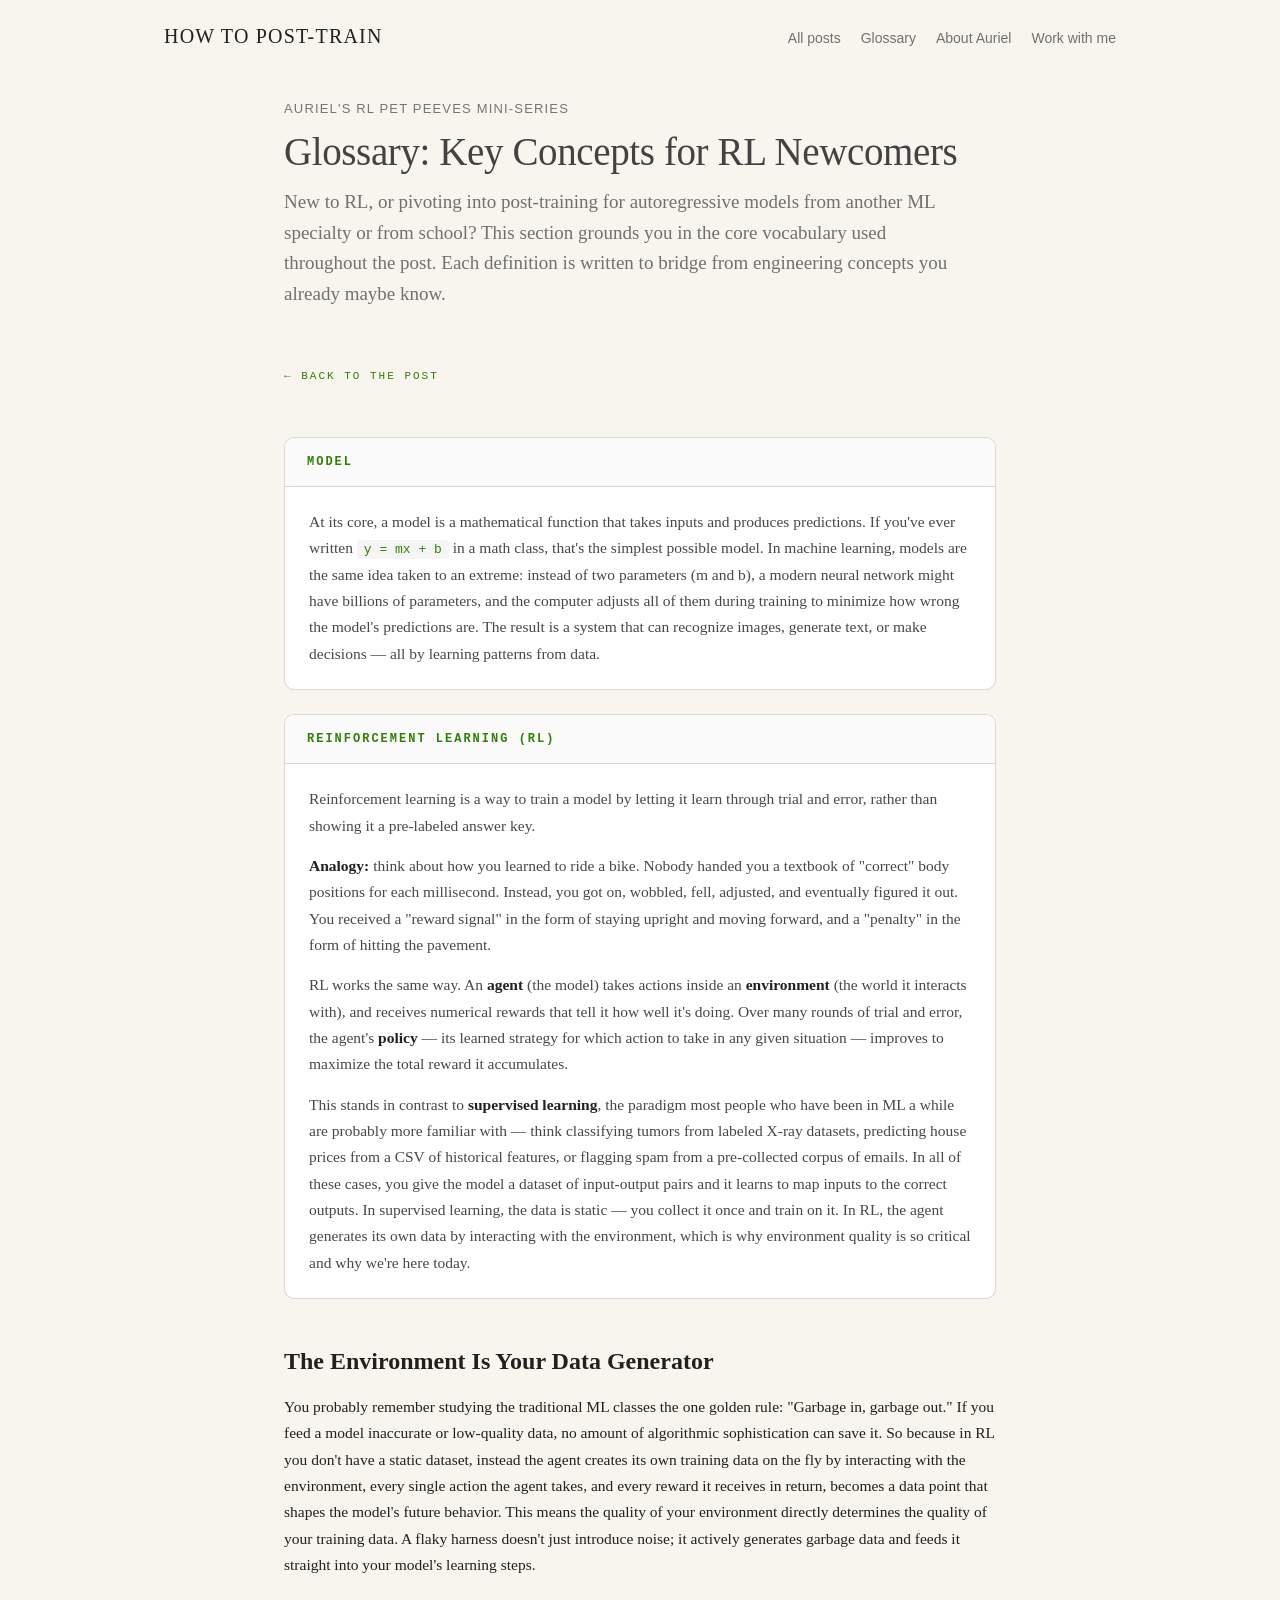
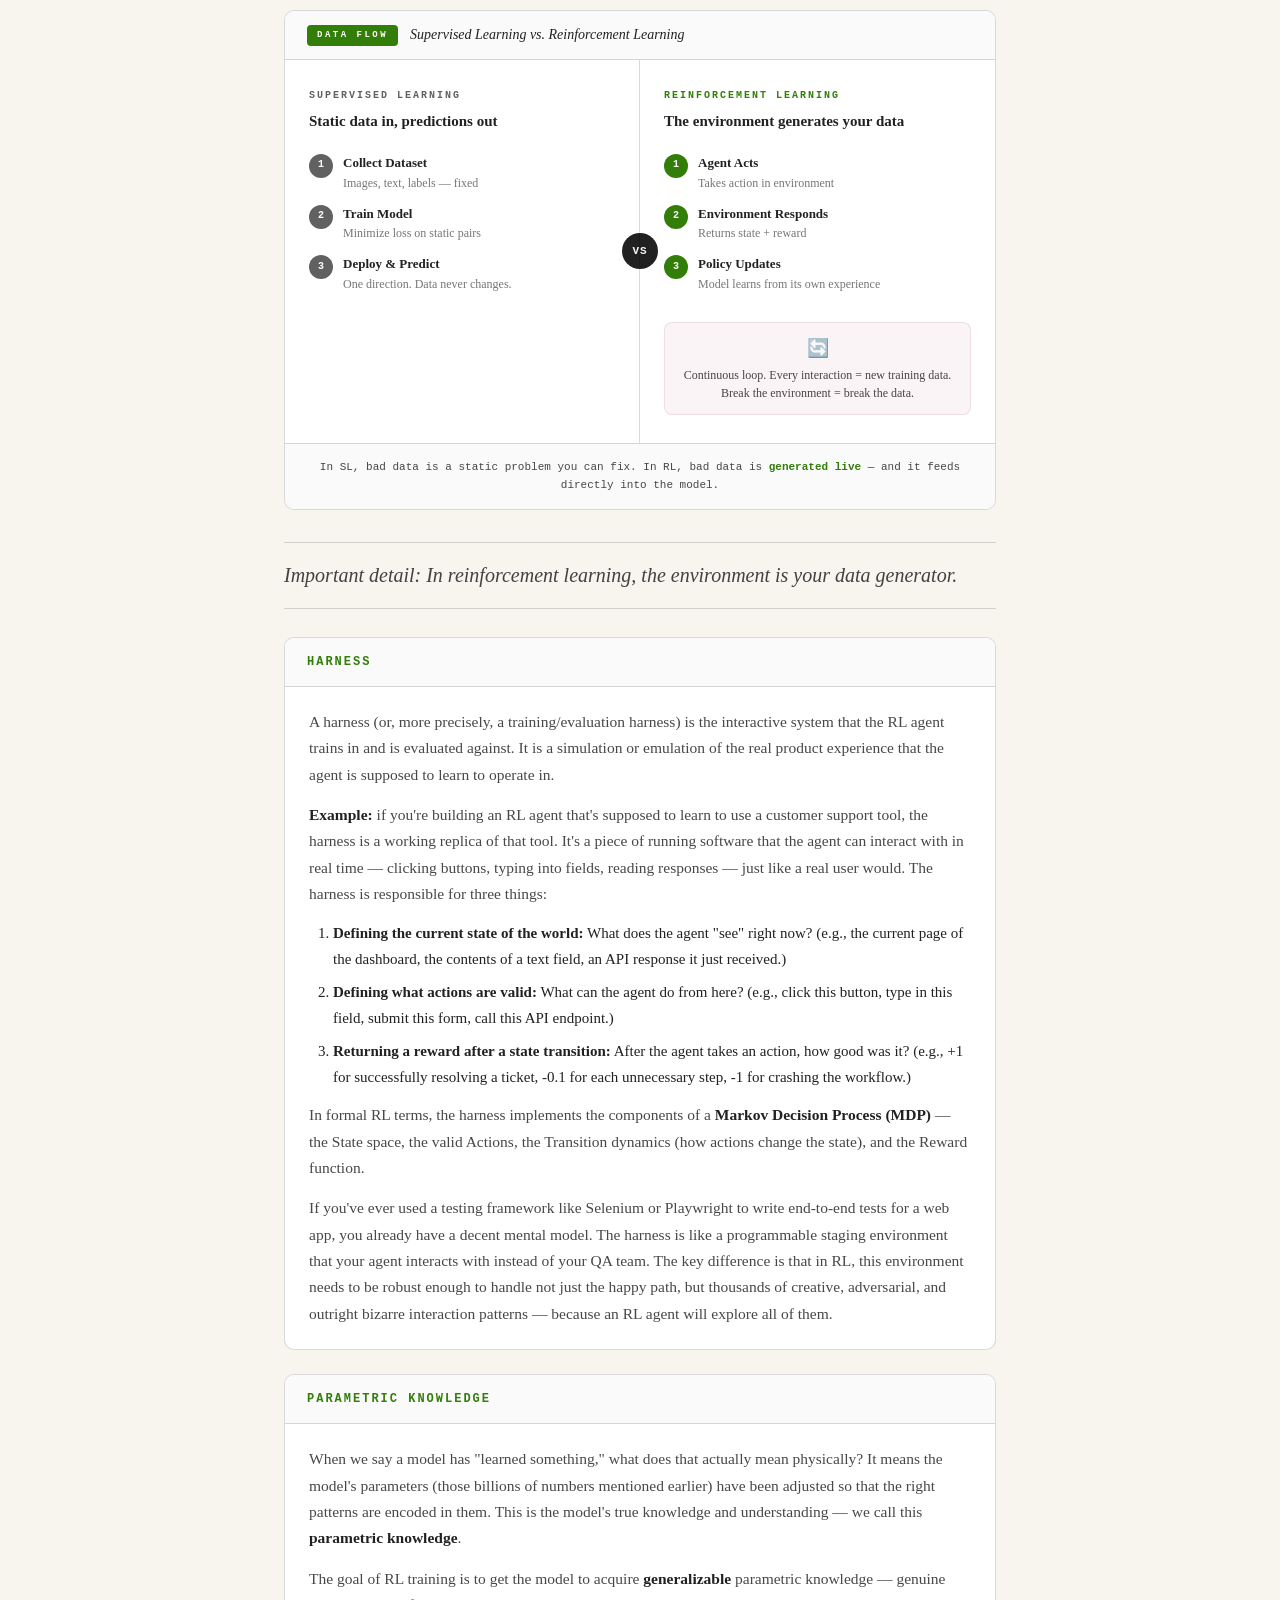
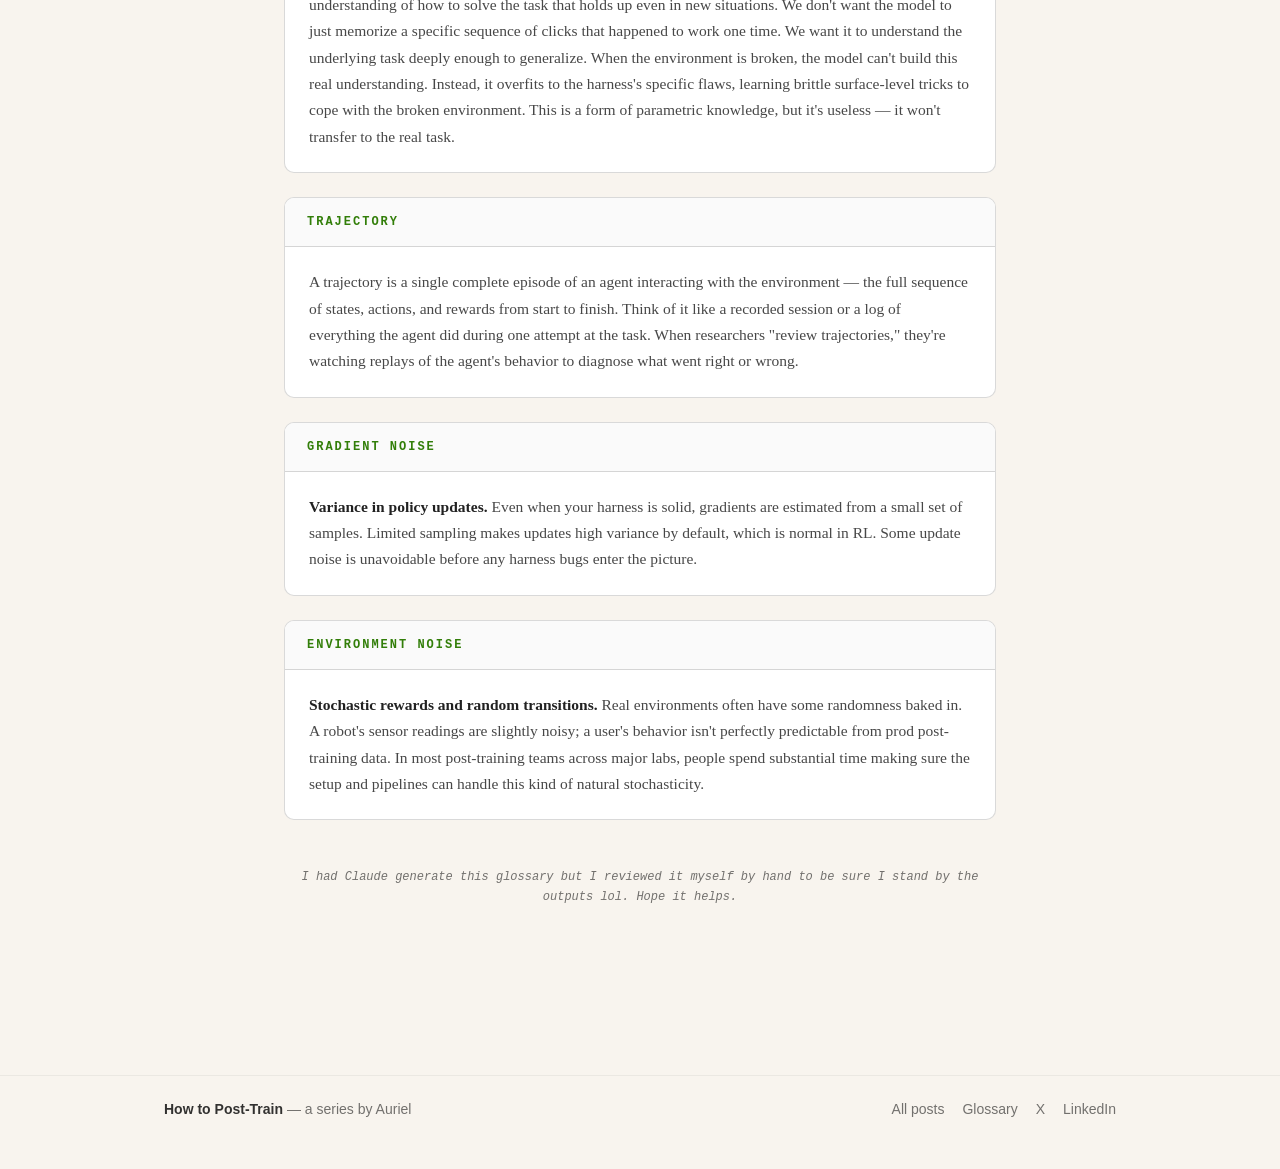
==== glossary/index.html @ f7d8b4b3 "Add How to Post-Train site Standalone static site for the RL post-training series, split out of auri" ====
<!DOCTYPE html>
<html lang="en">
<head>
<meta charset="UTF-8">
<meta name="viewport" content="width=device-width, initial-scale=1.0">
<title>RL Glossary — Auriel's RL Pet Peeves</title>
<style>
:root{
  --rose:#A8485A;--coral:#C8786A;--apricot:#E0A880;
  --gold:#D4B870;--sage:#8A9A7A;--navy:#4A5878;
  --cream:#FDF9F4;--paper:#F7EFE5;--ink:#1A1408;--ink2:#3A2D26;--muted:#7A6A60;
  --accent:#9B2E5A;--accent2:#C85080;--border:#E0D4C8;
  --mono:"DM Mono",monospace;
}
*{margin:0;padding:0;box-sizing:border-box}
html{scroll-behavior:smooth}
body{font-family:"Plus Jakarta Sans",sans-serif;background:var(--cream);color:var(--ink2);line-height:1.72;font-size:16.5px}

.stripe{height:7px;background:linear-gradient(90deg,var(--rose),var(--coral),var(--apricot),var(--gold),var(--sage),var(--navy));position:sticky;top:0;z-index:100}

.hero{background:var(--ink);padding:56px 0 44px;position:relative;overflow:hidden}
.hero::after{content:'';position:absolute;right:0;top:0;bottom:0;width:5px;background:linear-gradient(180deg,var(--rose),var(--coral),var(--apricot),var(--gold),var(--sage),var(--navy))}
.container{max-width:760px;margin:0 auto;padding:0 28px;position:relative;z-index:1}
.hero-series{font-family:var(--mono);font-size:11px;color:var(--coral);text-transform:uppercase;letter-spacing:3px;margin-bottom:12px}
.hero h1{font-family:"Fraunces",serif;font-style:italic;font-weight:300;font-size:clamp(1.8rem,4vw,2.4rem);color:var(--cream);line-height:1.15;margin-bottom:12px}
.hero-sub{font-size:14px;color:#6a5a48;max-width:560px;line-height:1.65;font-style:italic}

.back-link{display:inline-flex;align-items:center;gap:6px;font-family:var(--mono);font-size:11px;color:var(--accent);text-decoration:none;text-transform:uppercase;letter-spacing:2px;padding:28px 0 0;transition:color .2s}
.back-link:hover{color:var(--accent2)}

article{padding-bottom:80px}

.def-section{margin-top:48px}
.def-card{background:#fff;border:1.5px solid var(--border);border-radius:10px;overflow:hidden;margin-bottom:24px}
.def-card-header{padding:14px 22px;background:var(--paper);border-bottom:1px solid var(--border);display:flex;align-items:center;gap:10px}
.def-card-term{font-family:var(--mono);font-size:12px;font-weight:600;color:var(--accent);text-transform:uppercase;letter-spacing:2px}
.def-card-body{padding:22px 24px}
.def-card-body p{margin-bottom:14px;font-size:15.5px;line-height:1.7;color:var(--ink2)}
.def-card-body p:last-child{margin-bottom:0}
.def-card-body strong{color:var(--ink);font-weight:700}
.def-card-body code{font-family:var(--mono);font-size:13px;background:rgba(0,0,0,.04);padding:2px 7px;border-radius:4px;color:var(--accent)}
.def-card-body ol,.def-card-body ul{margin:12px 0;padding-left:24px;font-size:15px;line-height:1.7}
.def-card-body li{margin-bottom:8px}

.note{font-family:var(--mono);font-size:12px;color:var(--muted);margin-top:48px;line-height:1.6;text-align:center;font-style:italic}

/* SL vs RL Visual */
.visual-card{background:#fff;border:1.5px solid var(--border);border-radius:10px;overflow:hidden;margin:32px 0}
.visual-card-header{display:flex;align-items:center;gap:12px;padding:12px 22px;background:var(--paper);border-bottom:1px solid var(--border)}
.visual-card-label{font-family:var(--mono);font-size:9px;text-transform:uppercase;letter-spacing:2.5px;color:#fff;background:var(--accent);padding:3px 10px;border-radius:4px;font-weight:600}
.visual-card-style{font-family:"Fraunces",serif;font-style:italic;font-size:14px;color:var(--ink);font-weight:300}
.visual-card-footer{padding:14px 22px;font-family:var(--mono);font-size:11px;text-align:center;border-top:1px solid var(--border);background:var(--paper);color:var(--ink2)}
.visual-card-footer strong{color:var(--accent)}

.vb-container{display:grid;grid-template-columns:1fr 1fr;position:relative;min-height:320px}
@media(max-width:600px){.vb-container{grid-template-columns:1fr;gap:0}}
.vb-vs{position:absolute;left:50%;top:50%;transform:translate(-50%,-50%);background:var(--ink);color:var(--cream);font-family:var(--mono);font-size:11px;font-weight:700;width:36px;height:36px;border-radius:50%;display:flex;align-items:center;justify-content:center;z-index:5;letter-spacing:1px}
@media(max-width:600px){.vb-vs{left:50%;top:auto;position:relative;margin:-18px auto}}
.vb-panel{padding:28px 24px}
.vb-sl{border-right:1px solid var(--border)}
@media(max-width:600px){.vb-sl{border-right:none;border-bottom:1px solid var(--border)}}
.vb-tag{font-family:var(--mono);font-size:10px;text-transform:uppercase;letter-spacing:2px;font-weight:600;margin-bottom:4px}
.vb-title{font-family:"Fraunces",serif;font-style:italic;font-size:15px;color:var(--ink);font-weight:300;margin-bottom:20px}
.vb-pipe{display:flex;flex-direction:column;gap:12px}
.vb-step{display:flex;align-items:flex-start;gap:10px}
.vb-num{width:24px;height:24px;border-radius:50%;display:flex;align-items:center;justify-content:center;font-family:var(--mono);font-size:10px;font-weight:700;color:#fff;flex-shrink:0}
.vb-step-text{font-size:13px;line-height:1.45}
.vb-step-label{font-weight:700;display:block;margin-bottom:1px}
.vb-step-sub{color:var(--muted);font-size:12px}
.vb-loop{margin-top:16px;padding:12px 16px;border-radius:8px;font-size:12px;line-height:1.5;text-align:center}
.vb-loop-icon{font-size:18px;display:block;margin-bottom:4px}

/* Key detail box */
.key-detail{background:linear-gradient(135deg,rgba(200,80,128,.06),rgba(200,80,128,.02));border:1.5px solid rgba(200,80,128,.2);border-radius:10px;padding:22px 28px;margin:28px 0;text-align:center}
.key-detail-text{font-family:"Fraunces",serif;font-style:italic;font-size:1.15rem;color:var(--accent);font-weight:400;line-height:1.4}

/* Section heading */
.section-heading{font-family:"Fraunces",serif;font-style:italic;font-weight:300;font-size:1.5rem;color:var(--ink);margin:48px 0 18px;line-height:1.2}
</style>
<link rel="canonical" href="https://howtoposttrain.com/glossary/">
<meta property="og:type" content="article">
<meta property="og:site_name" content="How to Post-Train">
<meta property="og:title" content="RL Glossary">
<meta property="og:description" content="Plain-language definitions for the RL post-training terms used across the How to Post-Train series.">
<meta property="og:url" content="https://howtoposttrain.com/glossary/">
<meta name="twitter:card" content="summary_large_image">
<meta name="twitter:title" content="RL Glossary">
<meta name="twitter:description" content="Plain-language definitions for the RL post-training terms used across the How to Post-Train series.">
<link rel="stylesheet" href="/styles.css">
</head>
<body>
<nav class="htpt-nav">
  <a class="htpt-brand" href="/">How&nbsp;to&nbsp;Post-Train</a>
  <div class="htpt-links">
    <a href="/">All posts</a>
    <a href="/glossary/">Glossary</a>
    <a href="https://aurielws.github.io/about.html">About Auriel</a>
    <a href="https://aurielws.github.io/contact.html">Work with me</a>
  </div>
</nav>

<div class="stripe"></div>

<div class="hero">
<div class="container">
<div class="hero-series">Auriel's RL Pet Peeves Mini-Series</div>
<h1>Glossary: Key Concepts for RL Newcomers</h1>
<div class="hero-sub">New to RL, or pivoting into post-training for autoregressive models from another ML specialty or from school? This section grounds you in the core vocabulary used throughout the post. Each definition is written to bridge from engineering concepts you already maybe know.</div>
</div>
</div>

<article>
<div class="container">

<a href="https://www.latent.space/p/bad-envs" class="back-link">&larr; Back to the post</a>

<div class="def-section">

<!-- MODEL -->
<div class="def-card" id="model">
<div class="def-card-header">
<div class="def-card-term">Model</div>
</div>
<div class="def-card-body">
<p>At its core, a model is a mathematical function that takes inputs and produces predictions. If you've ever written <code>y = mx + b</code> in a math class, that's the simplest possible model. In machine learning, models are the same idea taken to an extreme: instead of two parameters (m and b), a modern neural network might have billions of parameters, and the computer adjusts all of them during training to minimize how wrong the model's predictions are. The result is a system that can recognize images, generate text, or make decisions &mdash; all by learning patterns from data.</p>
</div>
</div>

<!-- REINFORCEMENT LEARNING -->
<div class="def-card" id="rl">
<div class="def-card-header">
<div class="def-card-term">Reinforcement Learning (RL)</div>
</div>
<div class="def-card-body">
<p>Reinforcement learning is a way to train a model by letting it learn through trial and error, rather than showing it a pre-labeled answer key.</p>
<p><strong>Analogy:</strong> think about how you learned to ride a bike. Nobody handed you a textbook of "correct" body positions for each millisecond. Instead, you got on, wobbled, fell, adjusted, and eventually figured it out. You received a "reward signal" in the form of staying upright and moving forward, and a "penalty" in the form of hitting the pavement.</p>
<p>RL works the same way. An <strong>agent</strong> (the model) takes actions inside an <strong>environment</strong> (the world it interacts with), and receives numerical rewards that tell it how well it's doing. Over many rounds of trial and error, the agent's <strong>policy</strong> &mdash; its learned strategy for which action to take in any given situation &mdash; improves to maximize the total reward it accumulates.</p>
<p>This stands in contrast to <strong>supervised learning</strong>, the paradigm most people who have been in ML a while are probably more familiar with &mdash; think classifying tumors from labeled X-ray datasets, predicting house prices from a CSV of historical features, or flagging spam from a pre-collected corpus of emails. In all of these cases, you give the model a dataset of input-output pairs and it learns to map inputs to the correct outputs. In supervised learning, the data is static &mdash; you collect it once and train on it. In RL, the agent generates its own data by interacting with the environment, which is why environment quality is so critical and why we're here today.</p>
</div>
</div>

<!-- SL VS RL VISUAL + ENV IS YOUR DATA GENERATOR -->
<h2 class="section-heading">The Environment Is Your Data Generator</h2>

<p style="margin-bottom:18px;font-size:15.5px;line-height:1.7">You probably remember studying the traditional ML classes the one golden rule: "Garbage in, garbage out." If you feed a model inaccurate or low-quality data, no amount of algorithmic sophistication can save it. So because in RL you don't have a static dataset, instead the agent creates its own training data on the fly by interacting with the environment, every single action the agent takes, and every reward it receives in return, becomes a data point that shapes the model's future behavior. This means the quality of your environment directly determines the quality of your training data. A flaky harness doesn't just introduce noise; it actively generates garbage data and feeds it straight into your model's learning steps.</p>

<div class="visual-card">
<div class="visual-card-header">
<span class="visual-card-label">Data Flow</span>
<span class="visual-card-style">Supervised Learning vs. Reinforcement Learning</span>
</div>
<div class="vb-container">
<div class="vb-vs">VS</div>
<!-- SL -->
<div class="vb-panel vb-sl">
<div class="vb-tag" style="color:var(--navy)">Supervised Learning</div>
<div class="vb-title">Static data in, predictions out</div>
<div class="vb-pipe">
<div class="vb-step">
<div class="vb-num" style="background:var(--navy)">1</div>
<div class="vb-step-text"><span class="vb-step-label">Collect Dataset</span><span class="vb-step-sub">Images, text, labels &mdash; fixed</span></div>
</div>
<div class="vb-step">
<div class="vb-num" style="background:var(--navy)">2</div>
<div class="vb-step-text"><span class="vb-step-label">Train Model</span><span class="vb-step-sub">Minimize loss on static pairs</span></div>
</div>
<div class="vb-step">
<div class="vb-num" style="background:var(--navy)">3</div>
<div class="vb-step-text"><span class="vb-step-label">Deploy &amp; Predict</span><span class="vb-step-sub">One direction. Data never changes.</span></div>
</div>
</div>
</div>
<!-- RL -->
<div class="vb-panel">
<div class="vb-tag" style="color:var(--accent)">Reinforcement Learning</div>
<div class="vb-title">The environment generates your data</div>
<div class="vb-pipe">
<div class="vb-step">
<div class="vb-num" style="background:var(--accent)">1</div>
<div class="vb-step-text"><span class="vb-step-label">Agent Acts</span><span class="vb-step-sub">Takes action in environment</span></div>
</div>
<div class="vb-step">
<div class="vb-num" style="background:var(--accent)">2</div>
<div class="vb-step-text"><span class="vb-step-label">Environment Responds</span><span class="vb-step-sub">Returns state + reward</span></div>
</div>
<div class="vb-step">
<div class="vb-num" style="background:var(--accent)">3</div>
<div class="vb-step-text"><span class="vb-step-label">Policy Updates</span><span class="vb-step-sub">Model learns from its own experience</span></div>
</div>
<div class="vb-loop" style="background:rgba(155,46,90,.05);border:1px solid rgba(155,46,90,.12);color:var(--ink2)">
<span class="vb-loop-icon">&#x1F504;</span>
Continuous loop. Every interaction = new training data. Break the environment = break the data.
</div>
</div>
</div>
</div>
<div class="visual-card-footer">In SL, bad data is a static problem you can fix. In RL, bad data is <strong>generated live</strong> &mdash; and it feeds directly into the model.</div>
</div>

<div class="key-detail">
<div class="key-detail-text">Important detail: In reinforcement learning, the environment is your data generator.</div>
</div>

<!-- HARNESS -->
<div class="def-card" id="harness">
<div class="def-card-header">
<div class="def-card-term">Harness</div>
</div>
<div class="def-card-body">
<p>A harness (or, more precisely, a training/evaluation harness) is the interactive system that the RL agent trains in and is evaluated against. It is a simulation or emulation of the real product experience that the agent is supposed to learn to operate in.</p>
<p><strong>Example:</strong> if you're building an RL agent that's supposed to learn to use a customer support tool, the harness is a working replica of that tool. It's a piece of running software that the agent can interact with in real time &mdash; clicking buttons, typing into fields, reading responses &mdash; just like a real user would. The harness is responsible for three things:</p>
<ol>
<li><strong>Defining the current state of the world:</strong> What does the agent "see" right now? (e.g., the current page of the dashboard, the contents of a text field, an API response it just received.)</li>
<li><strong>Defining what actions are valid:</strong> What can the agent do from here? (e.g., click this button, type in this field, submit this form, call this API endpoint.)</li>
<li><strong>Returning a reward after a state transition:</strong> After the agent takes an action, how good was it? (e.g., +1 for successfully resolving a ticket, -0.1 for each unnecessary step, -1 for crashing the workflow.)</li>
</ol>
<p>In formal RL terms, the harness implements the components of a <strong>Markov Decision Process (MDP)</strong> &mdash; the State space, the valid Actions, the Transition dynamics (how actions change the state), and the Reward function.</p>
<p>If you've ever used a testing framework like Selenium or Playwright to write end-to-end tests for a web app, you already have a decent mental model. The harness is like a programmable staging environment that your agent interacts with instead of your QA team. The key difference is that in RL, this environment needs to be robust enough to handle not just the happy path, but thousands of creative, adversarial, and outright bizarre interaction patterns &mdash; because an RL agent will explore all of them.</p>
</div>
</div>

<!-- PARAMETRIC KNOWLEDGE -->
<div class="def-card" id="parametric-knowledge">
<div class="def-card-header">
<div class="def-card-term">Parametric Knowledge</div>
</div>
<div class="def-card-body">
<p>When we say a model has "learned something," what does that actually mean physically? It means the model's parameters (those billions of numbers mentioned earlier) have been adjusted so that the right patterns are encoded in them. This is the model's true knowledge and understanding &mdash; we call this <strong>parametric knowledge</strong>.</p>
<p>The goal of RL training is to get the model to acquire <strong>generalizable</strong> parametric knowledge &mdash; genuine understanding of how to solve the task that holds up even in new situations. We don't want the model to just memorize a specific sequence of clicks that happened to work one time. We want it to understand the underlying task deeply enough to generalize. When the environment is broken, the model can't build this real understanding. Instead, it overfits to the harness's specific flaws, learning brittle surface-level tricks to cope with the broken environment. This is a form of parametric knowledge, but it's useless &mdash; it won't transfer to the real task.</p>
</div>
</div>

<!-- TRAJECTORY -->
<div class="def-card" id="trajectory">
<div class="def-card-header">
<div class="def-card-term">Trajectory</div>
</div>
<div class="def-card-body">
<p>A trajectory is a single complete episode of an agent interacting with the environment &mdash; the full sequence of states, actions, and rewards from start to finish. Think of it like a recorded session or a log of everything the agent did during one attempt at the task. When researchers "review trajectories," they're watching replays of the agent's behavior to diagnose what went right or wrong.</p>
</div>
</div>

<!-- GRADIENT NOISE -->
<div class="def-card" id="gradient-noise">
<div class="def-card-header">
<div class="def-card-term">Gradient Noise</div>
</div>
<div class="def-card-body">
<p><strong>Variance in policy updates.</strong> Even when your harness is solid, gradients are estimated from a small set of samples. Limited sampling makes updates high variance by default, which is normal in RL. Some update noise is unavoidable before any harness bugs enter the picture.</p>
</div>
</div>

<!-- ENVIRONMENT NOISE -->
<div class="def-card" id="environment-noise">
<div class="def-card-header">
<div class="def-card-term">Environment Noise</div>
</div>
<div class="def-card-body">
<p><strong>Stochastic rewards and random transitions.</strong> Real environments often have some randomness baked in. A robot's sensor readings are slightly noisy; a user's behavior isn't perfectly predictable from prod post-training data. In most post-training teams across major labs, people spend substantial time making sure the setup and pipelines can handle this kind of natural stochasticity.</p>
</div>
</div>

</div><!-- /.def-section -->

<p class="note">I had Claude generate this glossary but I reviewed it myself by hand to be sure I stand by the outputs lol. Hope it helps.</p>

</div><!-- /.container -->
</article>

<footer class="htpt-foot">
  <div class="htpt-foot-in">
    <div><strong>How to Post-Train</strong> &mdash; a series by <a href="https://aurielws.github.io/">Auriel</a></div>
    <div class="htpt-foot-links">
      <a href="/">All posts</a>
      <a href="/glossary/">Glossary</a>
      <a href="https://x.com/aurielws" target="_blank" rel="noopener">X</a>
      <a href="https://www.linkedin.com/in/aurielws/" target="_blank" rel="noopener">LinkedIn</a>
    </div>
  </div>
</footer>
</body>
</html>
---- styles.css ----
/* ==========================================================================
   How to Post-Train — LessWrong-styled theme
   --------------------------------------------------------------------------
   Design tokens taken from LessWrong's own theme source (ForumMagnum,
   packages/lesswrong/themes/defaultPalette.ts + createThemeDefaults.ts):
   font stacks, the #f8f4ee page ground, rgba-alpha text shades, the #327E09
   link green and #5f9b65 primary.

   This file is linked LAST in <head> on every page, so it also remaps the
   legacy Heirloom custom properties the post pages declare in their own
   inline <style> blocks. Those posts keep their component markup and get
   re-skinned through the variables.
   ========================================================================== */

:root{
  /* -- LessWrong font stacks (verbatim) -- */
  --lw-sans:Calibri,gill-sans-nova,"Gill Sans","Gill Sans MT","Myriad Pro",Myriad,"Liberation Sans","Nimbus Sans L",Tahoma,Geneva,"Helvetica Neue",Helvetica,Arial,sans-serif;
  --lw-serif:warnock-pro,Palatino,"Palatino Linotype","Palatino LT STD","Book Antiqua",Georgia,serif;
  --lw-mono:ui-monospace,Menlo,Monaco,Consolas,"Liberation Mono","Courier New",monospace;

  /* -- LessWrong palette -- */
  --lw-bg:#f8f4ee;             /* background.default */
  --lw-panel:#fff;             /* panelBackground.default */
  --lw-hover:#f0ebe6;          /* background.hover */
  --lw-text:rgba(0,0,0,.87);   /* text.normal */
  --lw-text-slight:rgba(0,0,0,.8);
  --lw-text-dim:rgba(0,0,0,.54);
  --lw-text-dim2:rgba(0,0,0,.5);
  --lw-link:#327E09;           /* link.color */
  --lw-visited:#798754;        /* link.visited */
  --lw-primary:#5f9b65;        /* primary.main */
  --lw-border:rgba(0,0,0,.2);  /* border.normal */
  --lw-border-faint:rgba(0,0,0,.15);
  --lw-sep:rgba(0,0,0,.05);    /* border.itemSeparatorBottom */

  --lw-grey50:#fafafa;  --lw-grey100:#f5f5f5; --lw-grey200:#eeeeee;
  --lw-grey300:#e0e0e0; --lw-grey400:#bdbdbd; --lw-grey500:#9e9e9e;
  --lw-grey600:#757575; --lw-grey700:#616161; --lw-grey800:#424242;
  --lw-grey900:#212121;

  /* -- Legacy Heirloom variables, remapped onto the palette above.
        Keeps the posts' existing component CSS working. -- */
  --cream:var(--lw-bg);
  --paper:var(--lw-grey50);
  --ink:var(--lw-text);
  --ink2:rgba(0,0,0,.72);
  --muted:var(--lw-text-dim);
  --accent:var(--lw-link);
  --accent2:var(--lw-primary);
  --border:var(--lw-border-faint);
  --mono:var(--lw-mono);

  --rose:#5f9b65;   --coral:#788e6a;  --apricot:#9caa8f;
  --gold:#b4b49a;   --sage:#8A9A7A;   --navy:#616161;
  /* --s2 warns, --s4 approves; the comparison columns rely on the contrast. */
  --s1:#5f9b65; --s2:#8a6410; --s3:#2f4d7a; --s4:#327E09;

  --red:#8a2020;    --red-bg:#f7efee;
  --green:#327E09;  --green-bg:#eef3ea;
  --yellow:#7a6410; --yellow-bg:#f7f4e9;
  --blue:#2f4d7a;   --blue-bg:#eef0f5;
}

*{margin:0;padding:0;box-sizing:border-box}
html{scroll-behavior:smooth;-webkit-text-size-adjust:100%}

body{
  background:var(--lw-bg);
  color:var(--lw-text);
  font-family:var(--lw-serif);
  font-size:19px;
  line-height:1.68;
}

a{color:var(--lw-link);text-decoration:none}
a:hover{text-decoration:underline}
a:visited{color:var(--lw-visited)}

img{max-width:100%;height:auto}

/* LessWrong has no chrome bar across the top. */
.stripe{display:none}

/* Widths match what each post was authored against, so the inline diagrams
   (.pf-flow and friends) still fit without clipping. */
.container{max-width:760px;margin:0 auto;padding:0 24px}


/* ==========================================================================
   Site chrome
   ========================================================================== */

.htpt-nav{
  display:flex;align-items:baseline;justify-content:space-between;
  gap:16px;flex-wrap:wrap;
  max-width:1000px;margin:0 auto;padding:20px 24px 18px;
}
.htpt-brand{
  font-family:var(--lw-serif);
  font-size:20px;letter-spacing:.06em;text-transform:uppercase;
  color:var(--lw-text);text-decoration:none;font-weight:400;
}
.htpt-brand:visited{color:var(--lw-text)}
.htpt-brand:hover{text-decoration:none;color:var(--lw-primary)}
.htpt-links{display:flex;gap:20px;flex-wrap:wrap;align-items:baseline}
.htpt-links a{
  font-family:var(--lw-sans);font-size:14px;
  color:var(--lw-text-dim);text-decoration:none;
}
.htpt-links a:visited{color:var(--lw-text-dim)}
.htpt-links a:hover{color:var(--lw-primary);text-decoration:none}

.htpt-foot{border-top:1px solid var(--lw-sep);margin-top:72px}
.htpt-foot-in{
  max-width:1000px;margin:0 auto;padding:22px 24px 48px;
  display:flex;align-items:baseline;justify-content:space-between;
  gap:16px;flex-wrap:wrap;
  font-family:var(--lw-sans);font-size:14px;color:var(--lw-text-dim);
}
.htpt-foot-in strong{color:var(--lw-text-slight);font-weight:600}
.htpt-foot-in a{color:var(--lw-text-dim)}
.htpt-foot-in a:visited{color:var(--lw-text-dim)}
.htpt-foot-in a:hover{color:var(--lw-primary)}
.htpt-foot-links{display:flex;gap:18px;flex-wrap:wrap}


/* ==========================================================================
   Index page — modelled on LessWrong's Concepts (wikitags/all) layout
   ========================================================================== */

.lw-page{max-width:760px;margin:0 auto;padding:20px 24px 0}

.lw-title{
  font-family:var(--lw-serif);
  font-size:39px;font-weight:400;line-height:1.15;
  color:var(--lw-grey800);
  margin-bottom:14px;
}
.lw-intro{
  font-size:19px;line-height:1.62;color:var(--lw-text-slight);
  max-width:36em;margin-bottom:8px;
}
.lw-intro a{text-decoration:underline;text-underline-offset:2px}

.lw-meta{
  font-family:var(--lw-sans);font-size:13px;
  color:var(--lw-text-dim2);margin-top:14px;
}

.lw-section{margin-top:46px}
.lw-section-head{
  font-family:var(--lw-sans);
  font-size:13px;letter-spacing:.09em;text-transform:uppercase;
  color:var(--lw-grey600);
  padding-bottom:7px;margin-bottom:2px;
  border-bottom:1px solid var(--lw-border-faint);
}

/* Dense post list — the wikitags list idiom: one row per item, hairline
   separators, count/status right-aligned. */
.lw-list{list-style:none}
.lw-item{
  display:grid;
  grid-template-columns:2.1rem 1fr auto;
  gap:0 14px;align-items:baseline;
  padding:13px 10px 13px 4px;
  margin:0 -10px 0 -4px;
  border-bottom:2px solid var(--lw-sep);
}
.lw-item:last-child{border-bottom:none}
.lw-item:hover{background:var(--lw-hover)}
.lw-item--soon:hover{background:none}

.lw-num{
  font-family:var(--lw-sans);font-size:13px;
  color:var(--lw-grey500);font-variant-numeric:tabular-nums;
}
.lw-item-title{
  font-family:var(--lw-serif);font-size:20px;line-height:1.3;
  color:var(--lw-link);
}
.lw-item:hover .lw-item-title{text-decoration:underline;text-underline-offset:2px}
.lw-item--soon .lw-item-title{color:var(--lw-grey600)}
.lw-item--soon:hover .lw-item-title{text-decoration:none}
.lw-item-sub{
  font-family:var(--lw-sans);font-size:14px;line-height:1.45;
  color:var(--lw-text-dim);margin-top:3px;
}
.lw-status{
  font-family:var(--lw-sans);font-size:12px;letter-spacing:.06em;
  text-transform:uppercase;color:var(--lw-grey500);white-space:nowrap;
}
.lw-status--live{color:var(--lw-primary)}

/* Whole-row link without breaking the grid */
a.lw-row{display:contents;color:inherit;text-decoration:none}
a.lw-row:visited{color:inherit}

.lw-note{
  font-family:var(--lw-sans);font-size:14px;line-height:1.6;
  color:var(--lw-text-dim);margin-top:18px;
}
.lw-note a{color:var(--lw-link)}

.lw-prose{margin-top:14px}
.lw-prose p{margin-bottom:14px;color:var(--lw-text-slight);max-width:36em}

.lw-deflist{list-style:none;margin-top:10px}
.lw-deflist li{
  padding:11px 0;border-bottom:2px solid var(--lw-sep);
  max-width:40em;
}
.lw-deflist li:last-child{border-bottom:none}
.lw-deflist b{
  font-family:var(--lw-serif);font-weight:600;
  font-size:18px;color:var(--lw-text);
}
.lw-deflist span{
  display:block;font-family:var(--lw-sans);font-size:14px;
  line-height:1.5;color:var(--lw-text-dim);margin-top:2px;
}

/* Buttons — LW keeps these as plain bordered text, not filled pills. */
.btn{
  display:inline-block;
  font-family:var(--lw-sans);font-size:14px;
  padding:8px 16px;border-radius:3px;
  border:1px solid var(--lw-border-faint);
  color:var(--lw-link);background:transparent;
  text-decoration:none;cursor:pointer;
}
.btn:visited{color:var(--lw-link)}
.btn:hover{background:var(--lw-hover);text-decoration:none}
.btn--primary{border-color:var(--lw-primary);color:var(--lw-primary)}
.btn--outline{border-color:var(--lw-border-faint)}


/* ==========================================================================
   Post pages — override layer
   The posts ship their own inline <style>; this file loads after it, so
   matching selectors win without !important.
   ========================================================================== */

/* Dark hero blocks become plain page headers. */
.hero{background:transparent;padding:26px 0 4px;margin-bottom:26px;overflow:visible}
.hero::after{display:none}
.hero .container,.post-content .post-header{position:static}
.hero-series,.post-content .series-tag{
  font-family:var(--lw-sans);font-size:13px;letter-spacing:.09em;
  text-transform:uppercase;color:var(--lw-grey600);margin-bottom:10px;
}
.hero h1,.post-content h1{
  font-family:var(--lw-serif);font-style:normal;font-weight:400;
  font-size:39px;line-height:1.18;
  color:var(--lw-grey800);margin-bottom:12px;letter-spacing:-.01em;
}
.hero h1 strong,.hero h1 em,
.post-content h1 strong,.post-content h1 em{
  font-style:normal;font-weight:600;color:var(--lw-grey900);
}
.hero-sub,.post-content .subtitle{
  font-family:var(--lw-serif);font-style:normal;
  font-size:19px;line-height:1.6;color:var(--lw-text-dim);
  max-width:36em;
}
.hero-sub strong,.post-content .subtitle strong{color:var(--lw-text-slight);font-weight:600}
.post-content .byline{
  font-family:var(--lw-sans);font-size:14px;color:var(--lw-text-dim);
  margin-top:14px;
}

/* Body copy */
.post-content{
  font-family:var(--lw-serif);font-size:19px;line-height:1.68;
  color:var(--lw-text);max-width:800px;margin:0 auto;padding:0 24px 40px;
}
article,.hero + .container,body > .container{color:var(--lw-text)}

h2,.post-content h2{
  font-family:var(--lw-serif);font-style:normal;font-weight:600;
  font-size:26px;line-height:1.25;color:var(--lw-grey800);
  margin:46px 0 14px;
}
h3,.post-content h3{
  font-family:var(--lw-serif);font-style:normal;font-weight:600;
  font-size:21px;line-height:1.3;color:var(--lw-grey800);
  margin:32px 0 10px;
}
h4,.post-content h4{
  font-family:var(--lw-sans);font-weight:600;font-size:17px;
  color:var(--lw-grey800);margin:24px 0 8px;
}

p{margin-bottom:16px}
strong{font-weight:600;color:var(--lw-text)}
ul,ol{margin:0 0 16px 1.4em}
li{margin-bottom:7px}

.post-content a,article a,.hero a{
  color:var(--lw-link);
  text-decoration:underline;
  text-decoration-color:rgba(50,126,9,.35);
  text-underline-offset:2px;
}
.post-content a:visited,article a:visited{color:var(--lw-visited)}
.post-content a:hover,article a:hover{
  color:var(--lw-link);text-decoration-color:var(--lw-link);
}

code{
  font-family:var(--lw-mono);font-size:.86em;
  background:rgba(0,0,0,.04);padding:1px 5px;border-radius:3px;
  color:var(--lw-text);
}
pre{
  font-family:var(--lw-mono);font-size:13.5px;line-height:1.55;
  background:var(--lw-grey50);border:1px solid var(--lw-sep);
  border-radius:3px;padding:14px 16px;margin:20px 0;overflow-x:auto;
}
pre code{background:none;padding:0}

/* LessWrong quotes: a plain grey rule, no fill, no rounding. */
blockquote{
  background:none;border:none;border-left:3px solid var(--lw-grey300);
  border-radius:0;padding:2px 0 2px 20px;margin:20px 0;
  font-size:18px;color:var(--lw-text-slight);line-height:1.6;
}

/* Callouts and cards flatten to hairline-bordered panels. */
.key-detail{
  background:none;border:none;border-top:1px solid var(--lw-border-faint);
  border-bottom:1px solid var(--lw-border-faint);border-radius:0;
  padding:18px 0;margin:28px 0;text-align:left;
}
.key-detail-text{
  font-family:var(--lw-serif);font-style:italic;font-weight:400;
  font-size:20px;line-height:1.45;color:var(--lw-grey800);
}

.visual,.comparison-columns,.cta-box,.next-up,.receipt{
  background:var(--lw-panel);border:1px solid var(--lw-sep);
  border-radius:3px;box-shadow:none;
}
.visual-header,.receipt-footer{
  background:var(--lw-grey50);border-color:var(--lw-sep);
}
.visual-label,.comparison-col-subtitle{
  font-family:var(--lw-sans);color:var(--lw-text-dim);
}

.sign-off,.post-content .signoff{
  border-top:1px solid var(--lw-sep);margin-top:44px;padding-top:20px;
  font-family:var(--lw-sans);font-size:14px;color:var(--lw-text-dim);
}
.sign-off .disclaimer,.post-content .signoff-disc{
  font-style:italic;color:var(--lw-text-dim2);
}

@media (max-width:700px){
  body{font-size:18px}
  .lw-title,.hero h1,.post-content h1{font-size:31px}
  .lw-item{grid-template-columns:1.8rem 1fr;gap:0 10px}
  .lw-status{grid-column:2;margin-top:4px}
}

/* ==========================================================================
   404
   ========================================================================== */
.htpt-404{max-width:760px;margin:0 auto;padding:80px 24px 120px}
.htpt-404 .code{
  font-family:var(--lw-sans);font-size:13px;letter-spacing:.09em;
  text-transform:uppercase;color:var(--lw-grey600);margin-bottom:12px;
}
.htpt-404 h1{
  font-family:var(--lw-serif);font-weight:400;font-size:39px;
  line-height:1.18;color:var(--lw-grey800);margin-bottom:14px;
}
.htpt-404 p{
  font-size:19px;line-height:1.62;color:var(--lw-text-slight);
  max-width:36em;margin-bottom:26px;
}

/* Remaining Fraunces (display serif) usages fall back to the LW serif stack. */
.section-heading,.vb-title,.visual-style,.visual-card-style,
.comparison-col-header,.flow-start,.flow-end,.agent-example-learns,
.post-content .tldr-head,.post-content .signoff-name,
.post-content .nw-wrap .bp-takeaway h4,.post-content blockquote{
  font-family:var(--lw-serif);
}
.section-heading,.vb-title,.comparison-col-header,
.post-content .tldr-head,.post-content .signoff-name{
  font-style:normal;font-weight:600;
}

/* Filled pills read as branding; LW labels are plain uppercase text. */
.visual-label{
  font-family:var(--lw-sans);font-size:11px;font-weight:600;
  letter-spacing:.09em;text-transform:uppercase;
  color:var(--lw-grey600);background:none;padding:0;border-radius:0;
}

/* Match the definition rows to the post-list rows above them. */
.lw-deflist li{max-width:none}
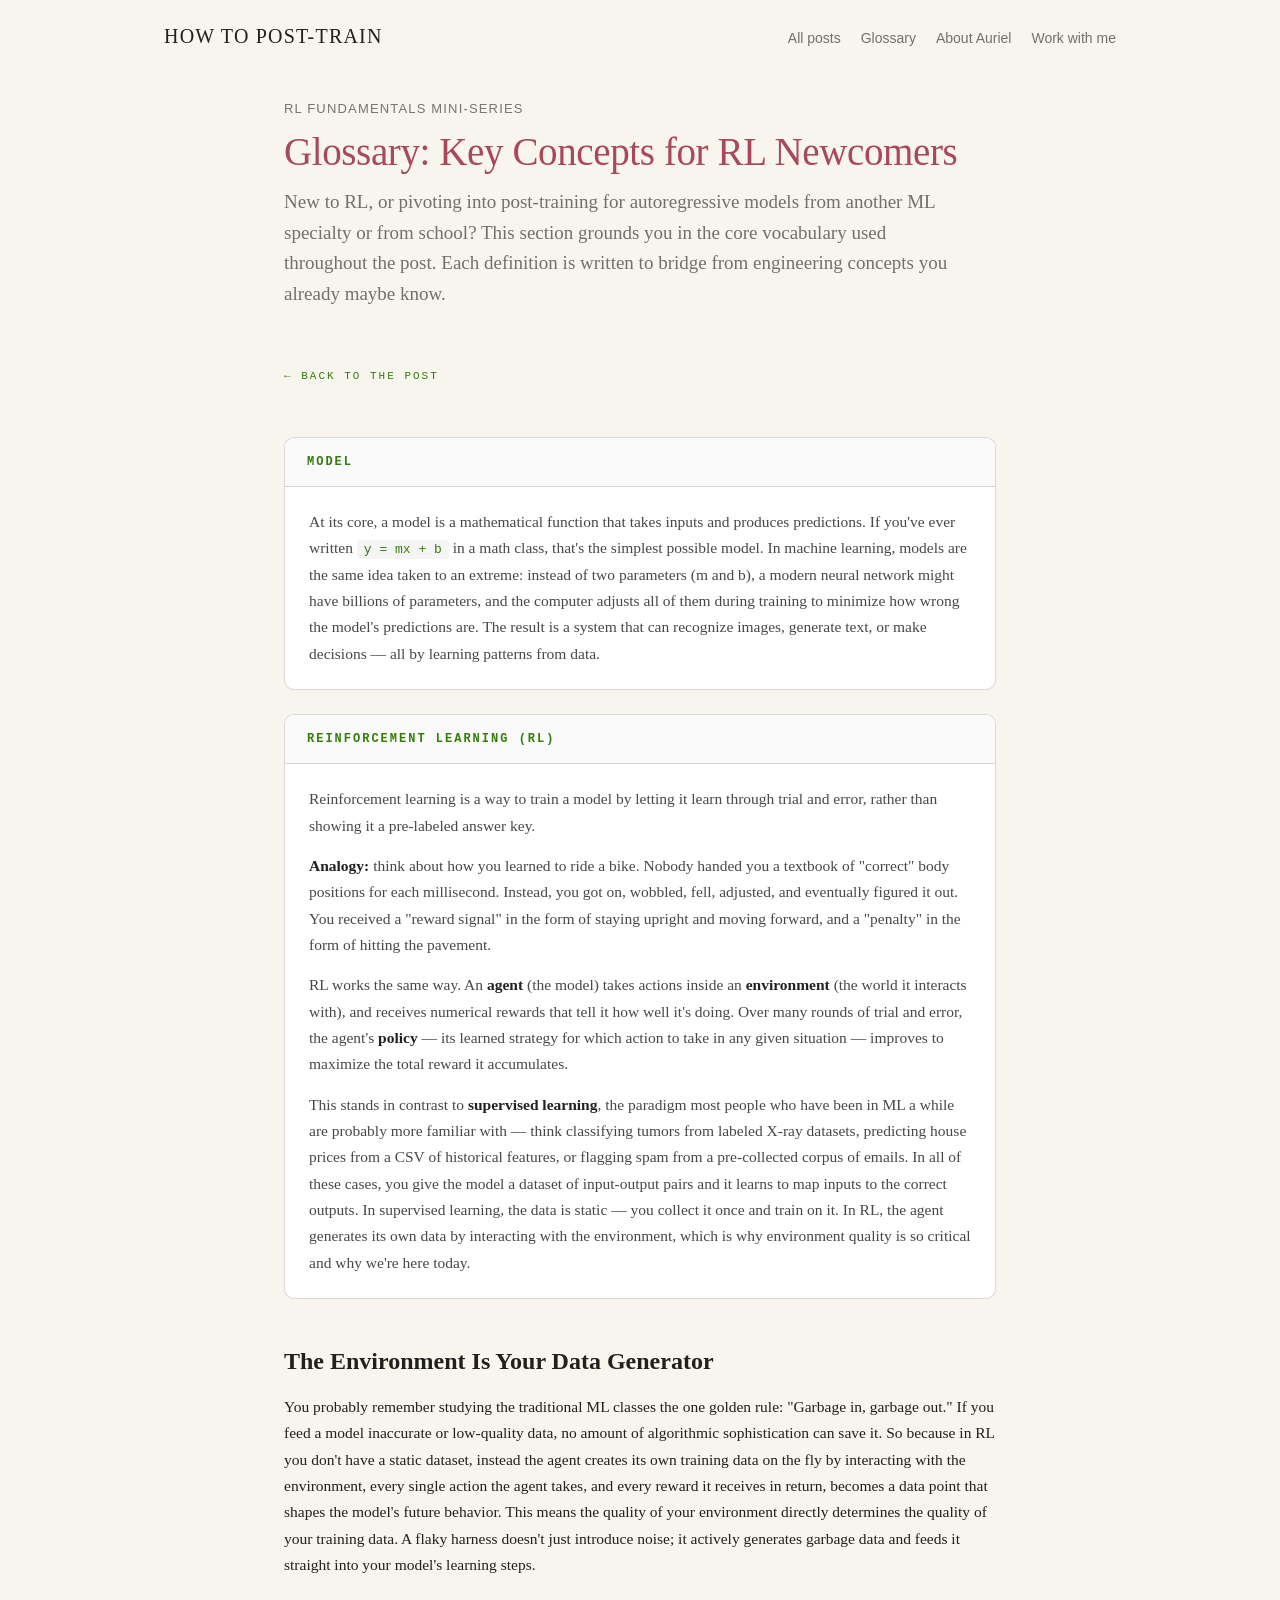
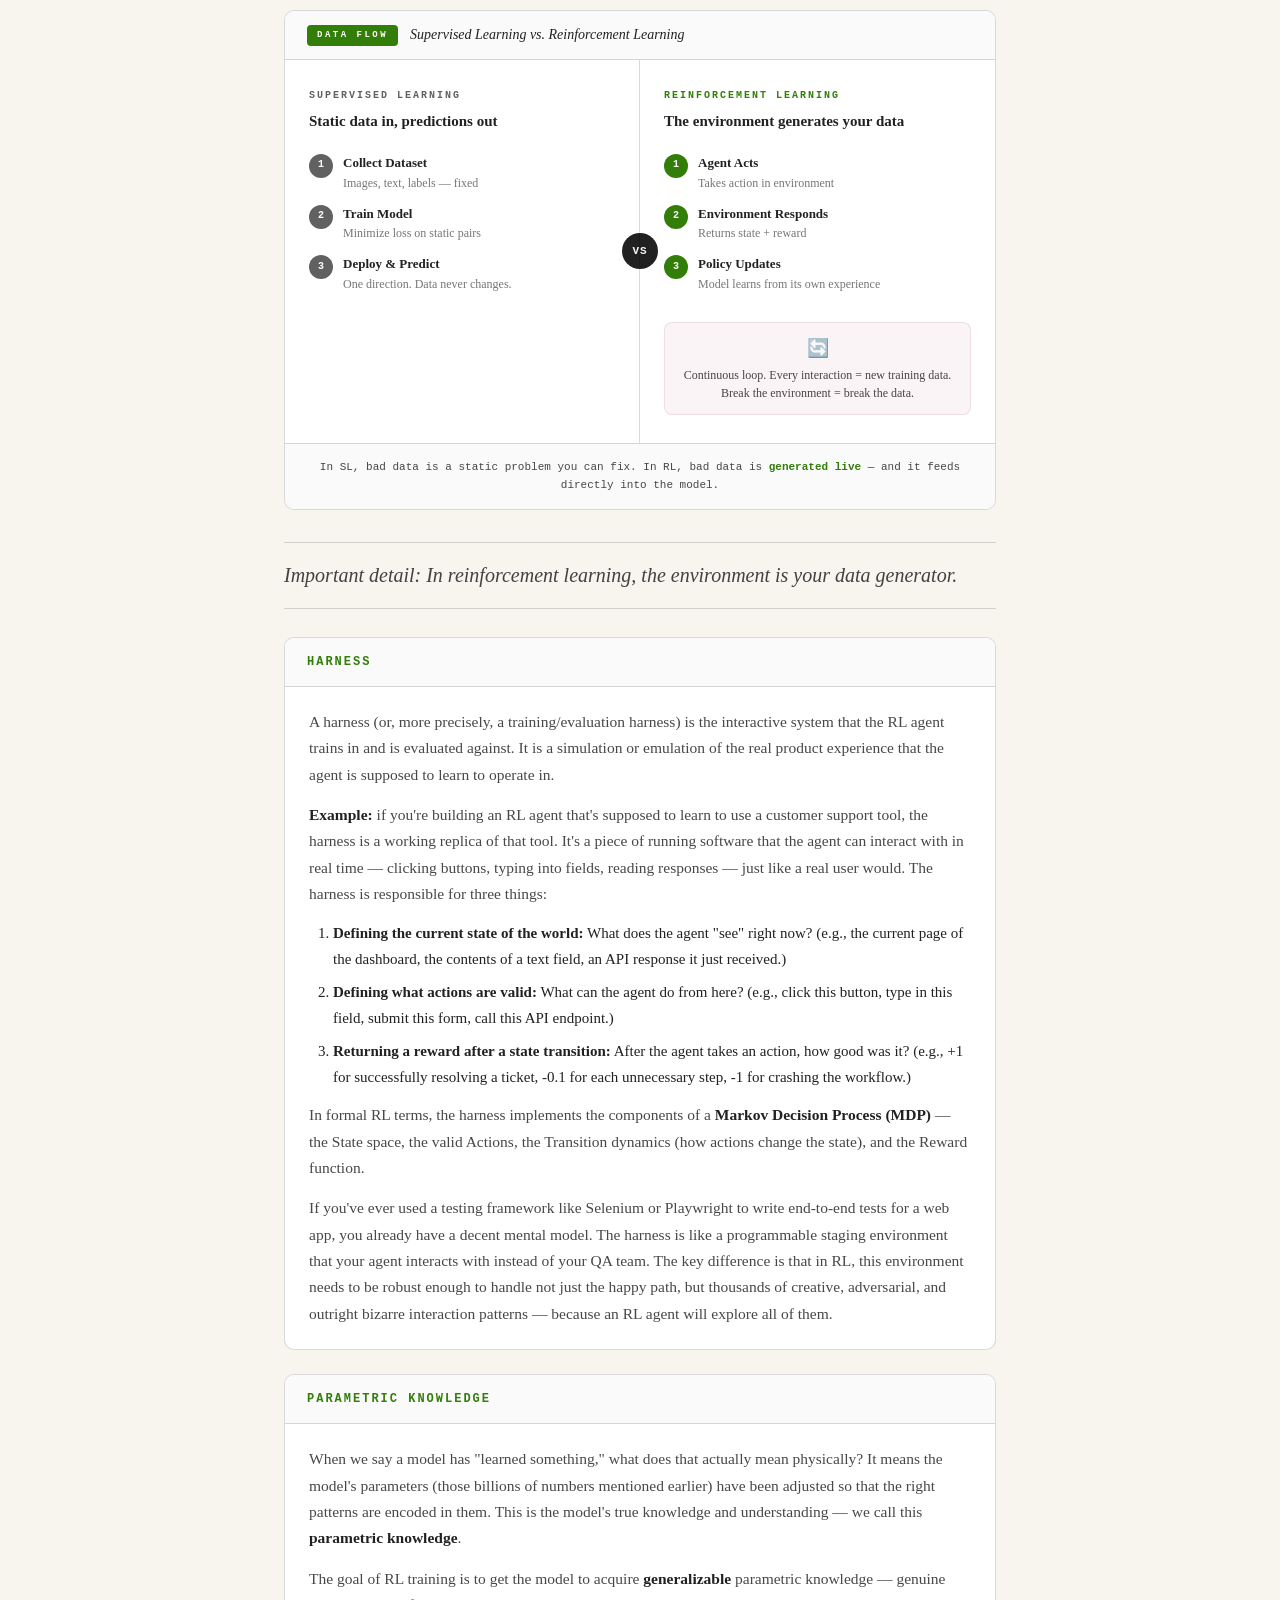
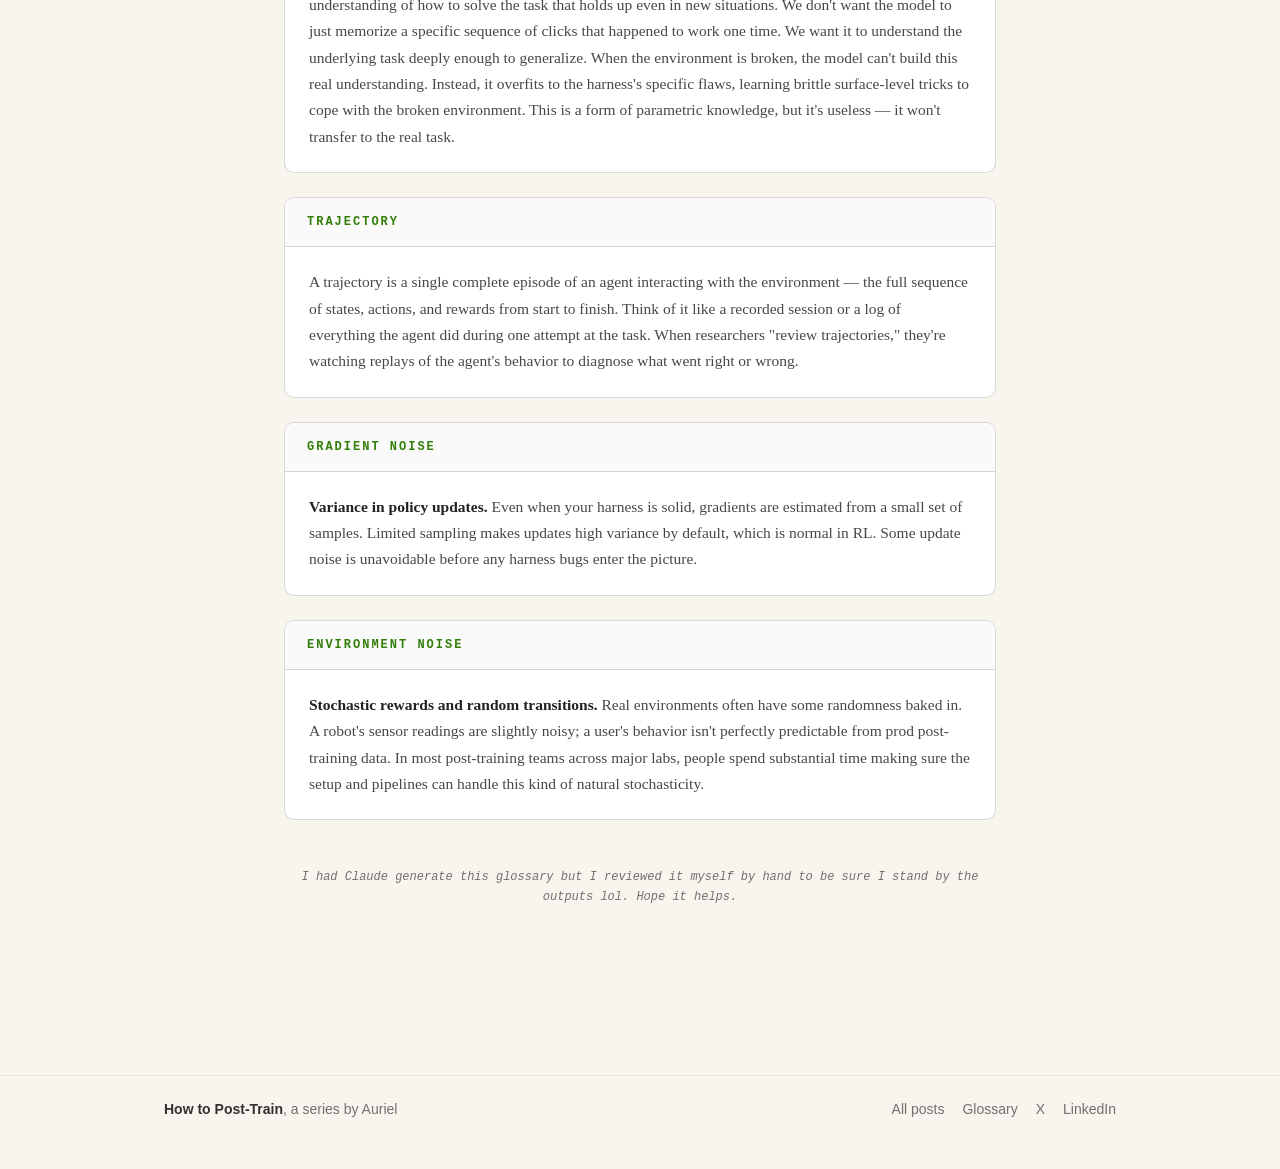
==== commit 9541098c: "Rebrand series to RL Fundamentals Mini-Series; rose titles; drop chrome em dashes - Every "Auriel's " ====
--- a/glossary/index.html
+++ b/glossary/index.html
@@ -3,7 +3,7 @@
 <head>
 <meta charset="UTF-8">
 <meta name="viewport" content="width=device-width, initial-scale=1.0">
-<title>RL Glossary — Auriel's RL Pet Peeves</title>
+<title>RL Glossary - How to Post-Train</title>
 <style>
 :root{
   --rose:#A8485A;--coral:#C8786A;--apricot:#E0A880;
@@ -103,7 +103,7 @@
 
 <div class="hero">
 <div class="container">
-<div class="hero-series">Auriel's RL Pet Peeves Mini-Series</div>
+<div class="hero-series">RL Fundamentals Mini-Series</div>
 <h1>Glossary: Key Concepts for RL Newcomers</h1>
 <div class="hero-sub">New to RL, or pivoting into post-training for autoregressive models from another ML specialty or from school? This section grounds you in the core vocabulary used throughout the post. Each definition is written to bridge from engineering concepts you already maybe know.</div>
 </div>
@@ -269,7 +269,7 @@
 
 <footer class="htpt-foot">
   <div class="htpt-foot-in">
-    <div><strong>How to Post-Train</strong> &mdash; a series by <a href="https://aurielws.github.io/">Auriel</a></div>
+    <div><strong>How to Post-Train</strong>, a series by <a href="https://aurielws.github.io/">Auriel</a></div>
     <div class="htpt-foot-links">
       <a href="/">All posts</a>
       <a href="/glossary/">Glossary</a>
--- a/styles.css
+++ b/styles.css
@@ -33,6 +33,10 @@
   --lw-border-faint:rgba(0,0,0,.15);
   --lw-sep:rgba(0,0,0,.05);    /* border.itemSeparatorBottom */
 
+  /* The one deliberate departure from LessWrong: page and post titles use
+     Auriel's Heirloom rose. Everything else stays on the LW palette. */
+  --title:#A8485A;
+
   --lw-grey50:#fafafa;  --lw-grey100:#f5f5f5; --lw-grey200:#eeeeee;
   --lw-grey300:#e0e0e0; --lw-grey400:#bdbdbd; --lw-grey500:#9e9e9e;
   --lw-grey600:#757575; --lw-grey700:#616161; --lw-grey800:#424242;
@@ -133,7 +137,7 @@
 .lw-title{
   font-family:var(--lw-serif);
   font-size:39px;font-weight:400;line-height:1.15;
-  color:var(--lw-grey800);
+  color:var(--title);
   margin-bottom:14px;
 }
 .lw-intro{
@@ -252,11 +256,11 @@
 .hero h1,.post-content h1{
   font-family:var(--lw-serif);font-style:normal;font-weight:400;
   font-size:39px;line-height:1.18;
-  color:var(--lw-grey800);margin-bottom:12px;letter-spacing:-.01em;
+  color:var(--title);margin-bottom:12px;letter-spacing:-.01em;
 }
 .hero h1 strong,.hero h1 em,
 .post-content h1 strong,.post-content h1 em{
-  font-style:normal;font-weight:600;color:var(--lw-grey900);
+  font-style:normal;font-weight:600;color:inherit;
 }
 .hero-sub,.post-content .subtitle{
   font-family:var(--lw-serif);font-style:normal;
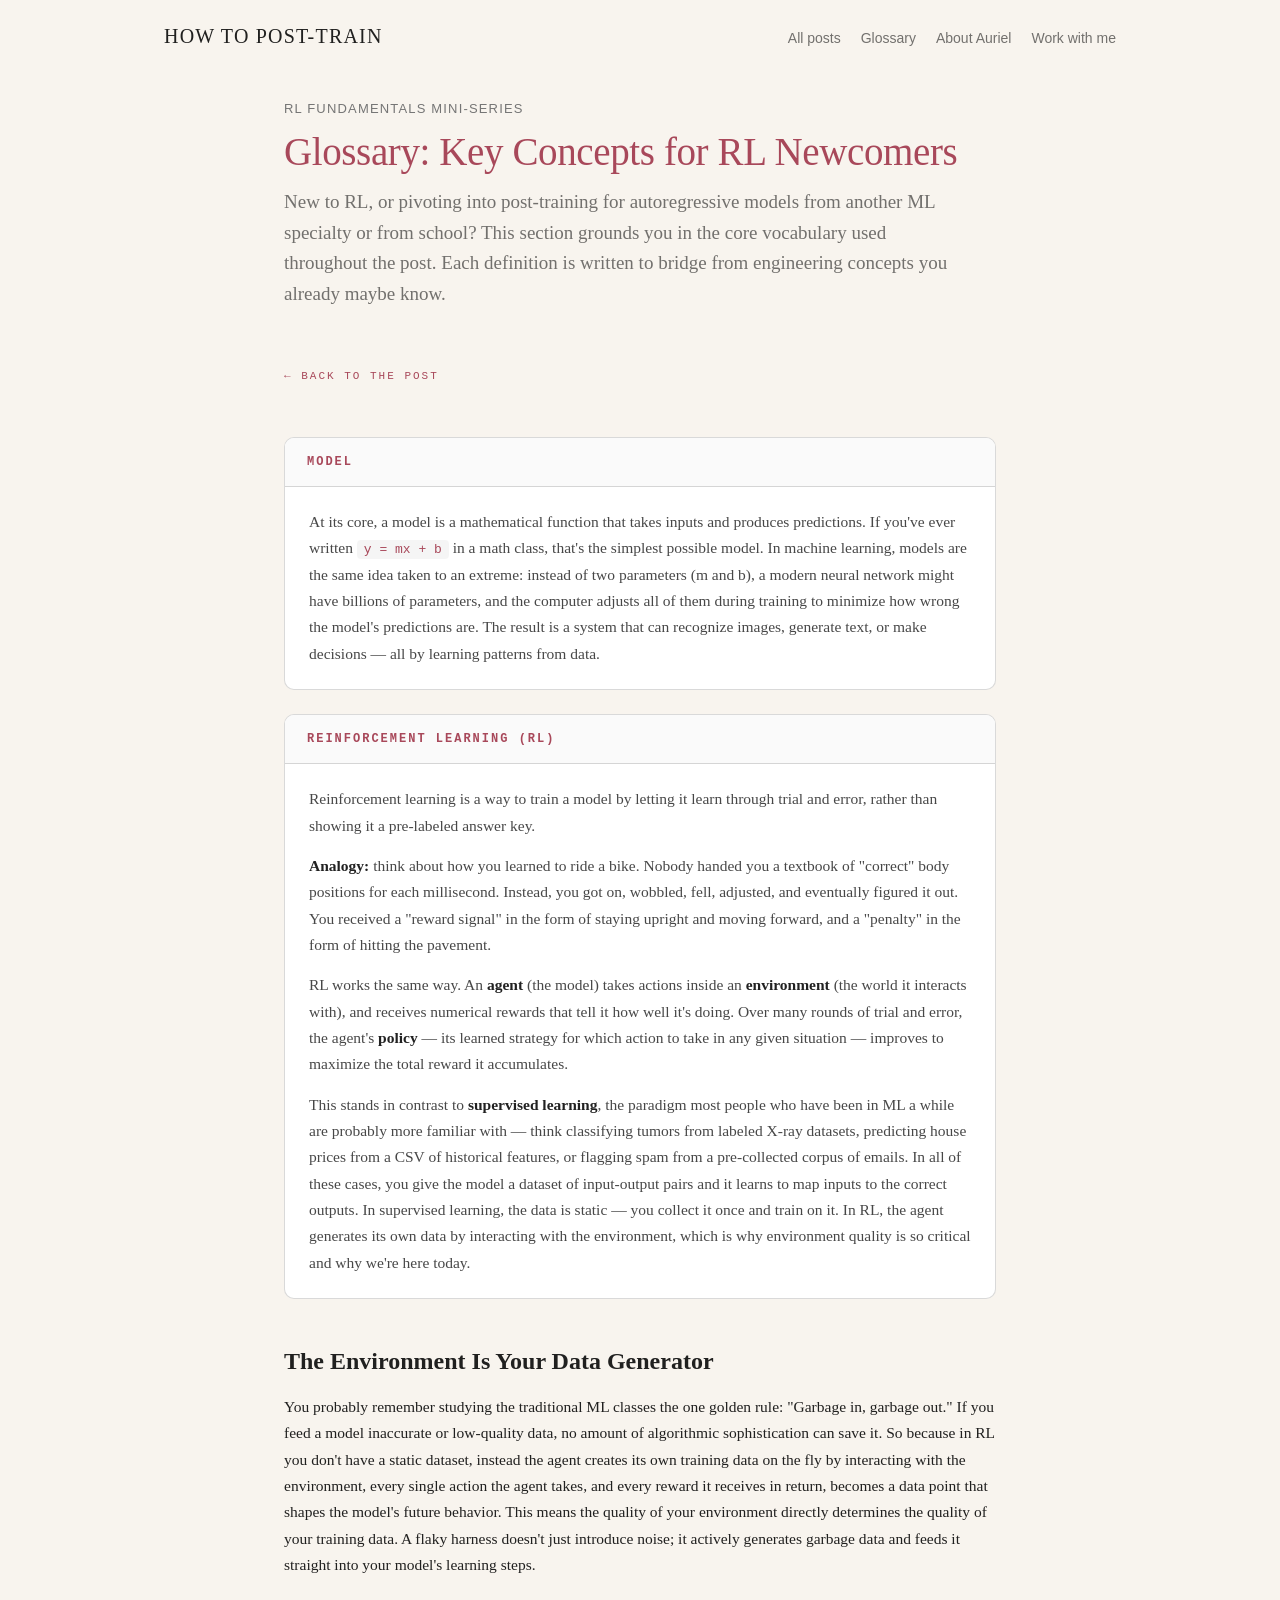
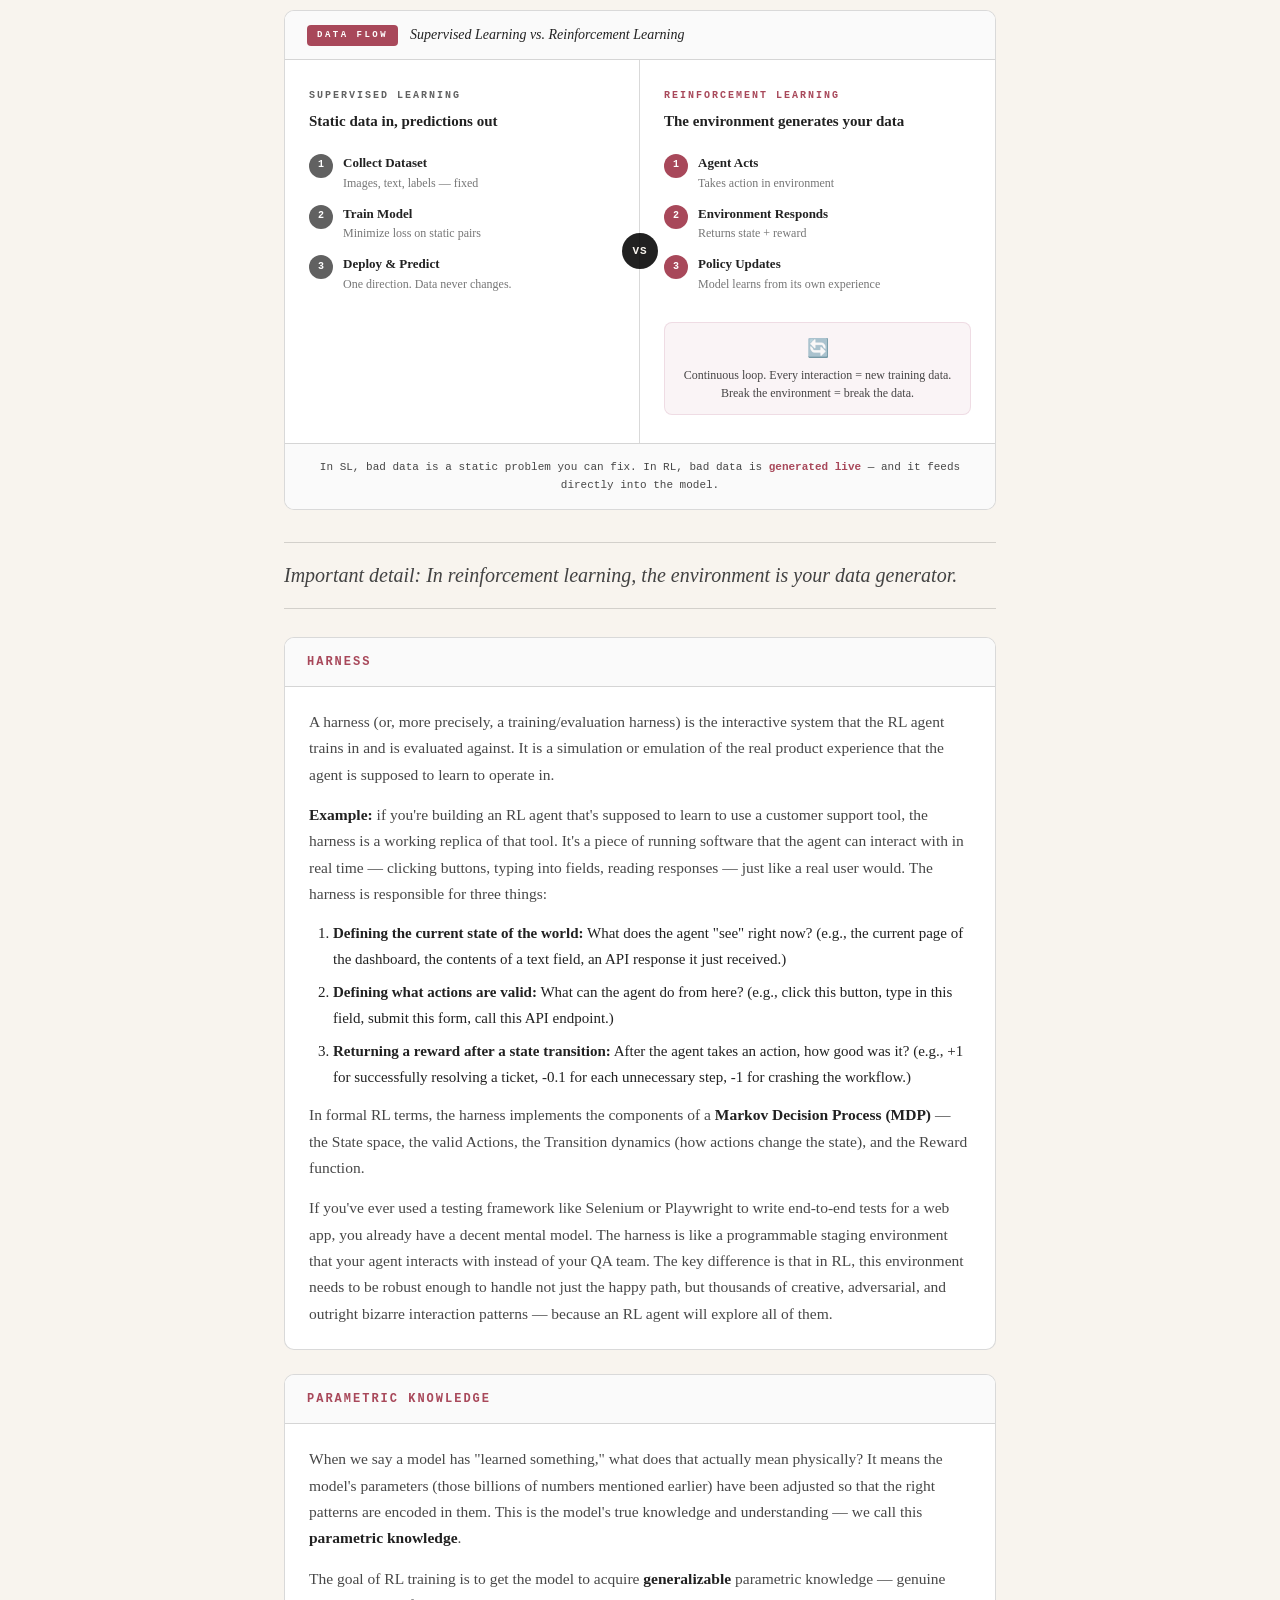
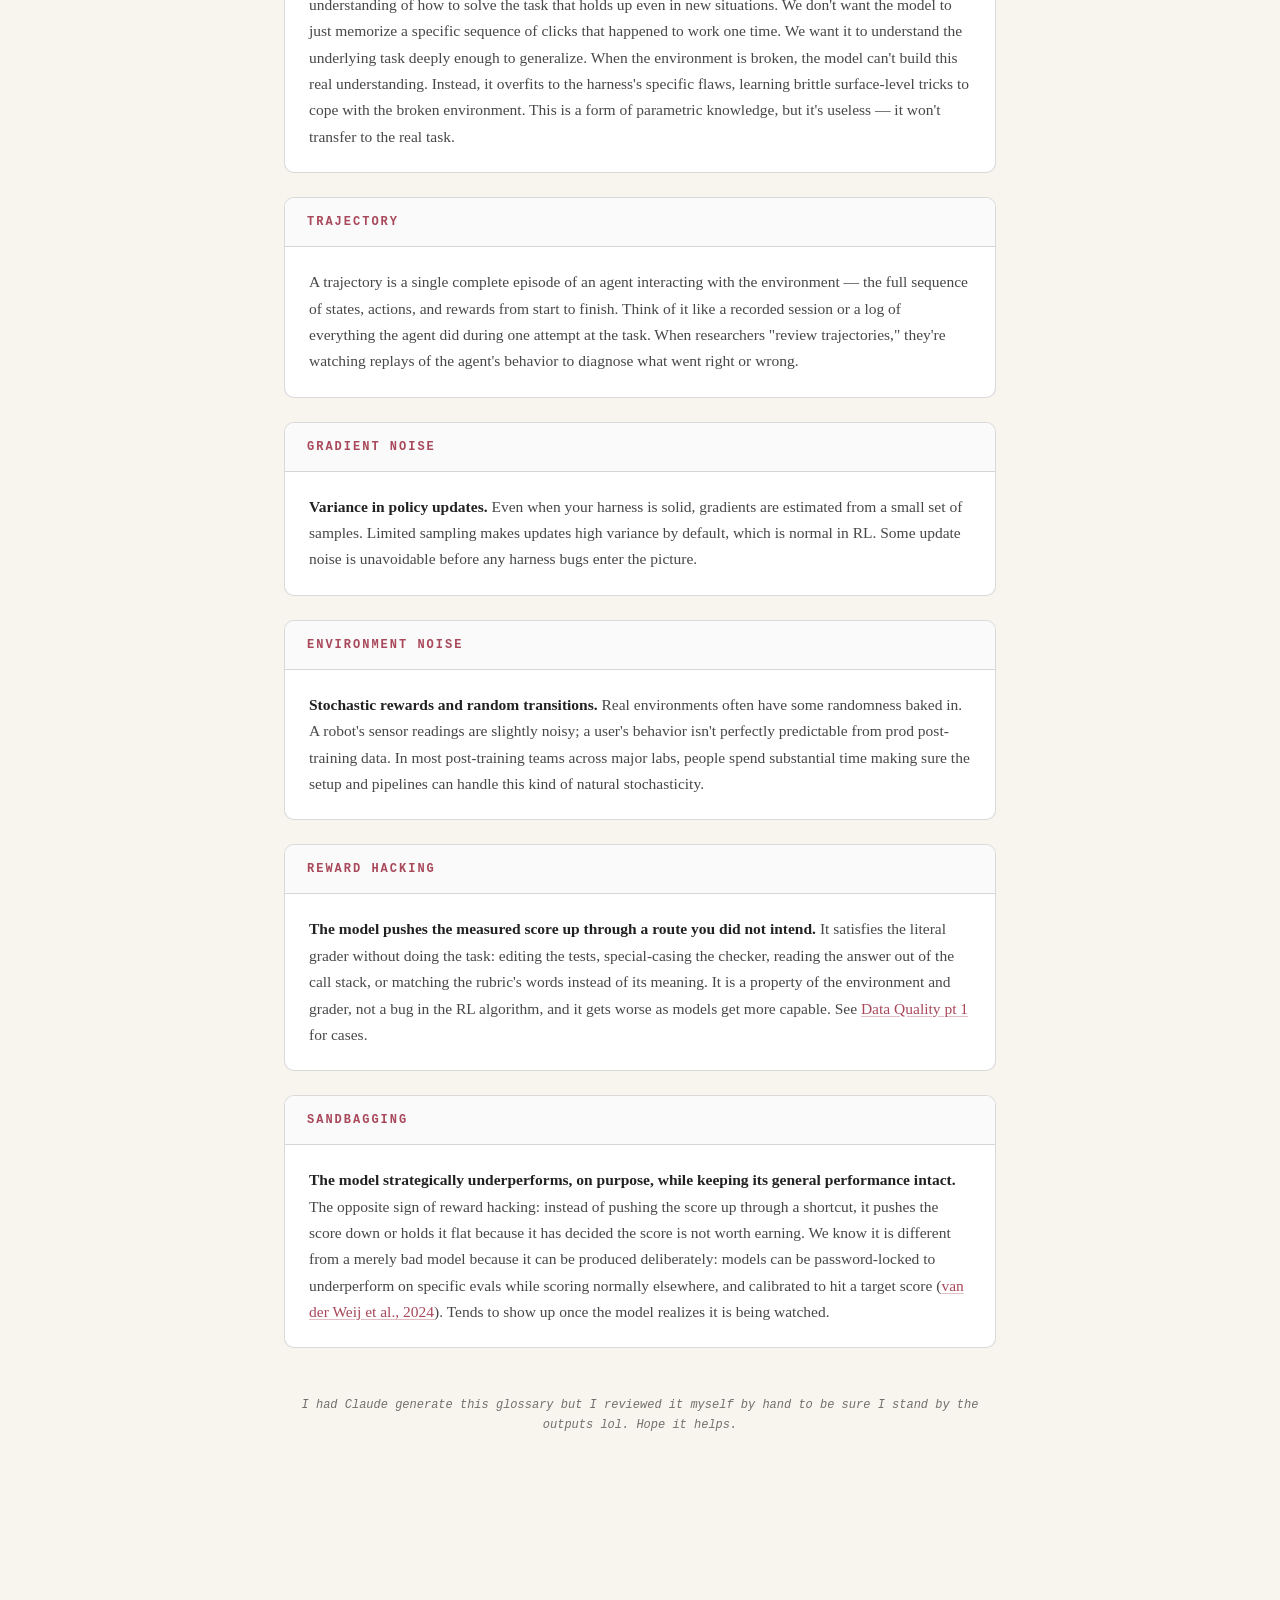
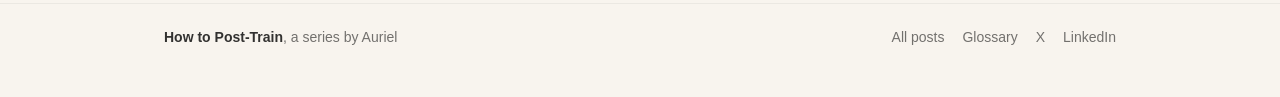
==== commit 1e555a3b: "Update Data Quality pt 1 to v3.1, add reward hacking and sandbagging to the glossary" ====
--- a/glossary/index.html
+++ b/glossary/index.html
@@ -260,6 +260,26 @@
 </div>
 </div>
 
+<!-- REWARD HACKING -->
+<div class="def-card" id="reward-hacking">
+<div class="def-card-header">
+<div class="def-card-term">Reward Hacking</div>
+</div>
+<div class="def-card-body">
+<p><strong>The model pushes the measured score up through a route you did not intend.</strong> It satisfies the literal grader without doing the task: editing the tests, special-casing the checker, reading the answer out of the call stack, or matching the rubric's words instead of its meaning. It is a property of the environment and grader, not a bug in the RL algorithm, and it gets worse as models get more capable. See <a href="/rl-pet-peeves-simulation/">Data Quality pt 1</a> for cases.</p>
+</div>
+</div>
+
+<!-- SANDBAGGING -->
+<div class="def-card" id="sandbagging">
+<div class="def-card-header">
+<div class="def-card-term">Sandbagging</div>
+</div>
+<div class="def-card-body">
+<p><strong>The model strategically underperforms, on purpose, while keeping its general performance intact.</strong> The opposite sign of reward hacking: instead of pushing the score up through a shortcut, it pushes the score down or holds it flat because it has decided the score is not worth earning. We know it is different from a merely bad model because it can be produced deliberately: models can be password-locked to underperform on specific evals while scoring normally elsewhere, and calibrated to hit a target score (<a href="https://arxiv.org/abs/2406.07358">van der Weij et al., 2024</a>). Tends to show up once the model realizes it is being watched.</p>
+</div>
+</div>
+
 </div><!-- /.def-section -->
 
 <p class="note">I had Claude generate this glossary but I reviewed it myself by hand to be sure I stand by the outputs lol. Hope it helps.</p>
--- a/styles.css
+++ b/styles.css
@@ -3,8 +3,9 @@
    --------------------------------------------------------------------------
    Design tokens taken from LessWrong's own theme source (ForumMagnum,
    packages/lesswrong/themes/defaultPalette.ts + createThemeDefaults.ts):
-   font stacks, the #f8f4ee page ground, rgba-alpha text shades, the #327E09
-   link green and #5f9b65 primary.
+   font stacks, the #f8f4ee page ground, rgba-alpha text shades. The one
+   departure: LessWrong's link green and primary are replaced by Auriel's
+   Heirloom rose (#A8485A), used for links, titles and the Live status.
 
    This file is linked LAST in <head> on every page, so it also remaps the
    legacy Heirloom custom properties the post pages declare in their own
@@ -26,9 +27,9 @@
   --lw-text-slight:rgba(0,0,0,.8);
   --lw-text-dim:rgba(0,0,0,.54);
   --lw-text-dim2:rgba(0,0,0,.5);
-  --lw-link:#327E09;           /* link.color */
-  --lw-visited:#798754;        /* link.visited */
-  --lw-primary:#5f9b65;        /* primary.main */
+  --lw-link:#A8485A;           /* link.color -> Heirloom rose */
+  --lw-visited:#8a5a63;        /* link.visited -> muted rose */
+  --lw-primary:#A8485A;        /* primary.main -> Heirloom rose */
   --lw-border:rgba(0,0,0,.2);  /* border.normal */
   --lw-border-faint:rgba(0,0,0,.15);
   --lw-sep:rgba(0,0,0,.05);    /* border.itemSeparatorBottom */
@@ -54,10 +55,10 @@
   --border:var(--lw-border-faint);
   --mono:var(--lw-mono);
 
-  --rose:#5f9b65;   --coral:#788e6a;  --apricot:#9caa8f;
+  --rose:#A8485A;   --coral:#788e6a;  --apricot:#9caa8f;
   --gold:#b4b49a;   --sage:#8A9A7A;   --navy:#616161;
   /* --s2 warns, --s4 approves; the comparison columns rely on the contrast. */
-  --s1:#5f9b65; --s2:#8a6410; --s3:#2f4d7a; --s4:#327E09;
+  --s1:#A8485A; --s2:#8a6410; --s3:#2f4d7a; --s4:#327E09;
 
   --red:#8a2020;    --red-bg:#f7efee;
   --green:#327E09;  --green-bg:#eef3ea;
@@ -133,6 +134,11 @@
    ========================================================================== */
 
 .lw-page{max-width:760px;margin:0 auto;padding:20px 24px 0}
+
+.header-strip{
+  height:200px;border-radius:8px;border:1px solid var(--border);margin-bottom:28px;
+  background-image:url('/header-bg.png');background-size:cover;background-position:center;
+}
 
 .lw-title{
   font-family:var(--lw-serif);
@@ -303,7 +309,7 @@
 .post-content a,article a,.hero a{
   color:var(--lw-link);
   text-decoration:underline;
-  text-decoration-color:rgba(50,126,9,.35);
+  text-decoration-color:rgba(168,72,90,.35);
   text-underline-offset:2px;
 }
 .post-content a:visited,article a:visited{color:var(--lw-visited)}
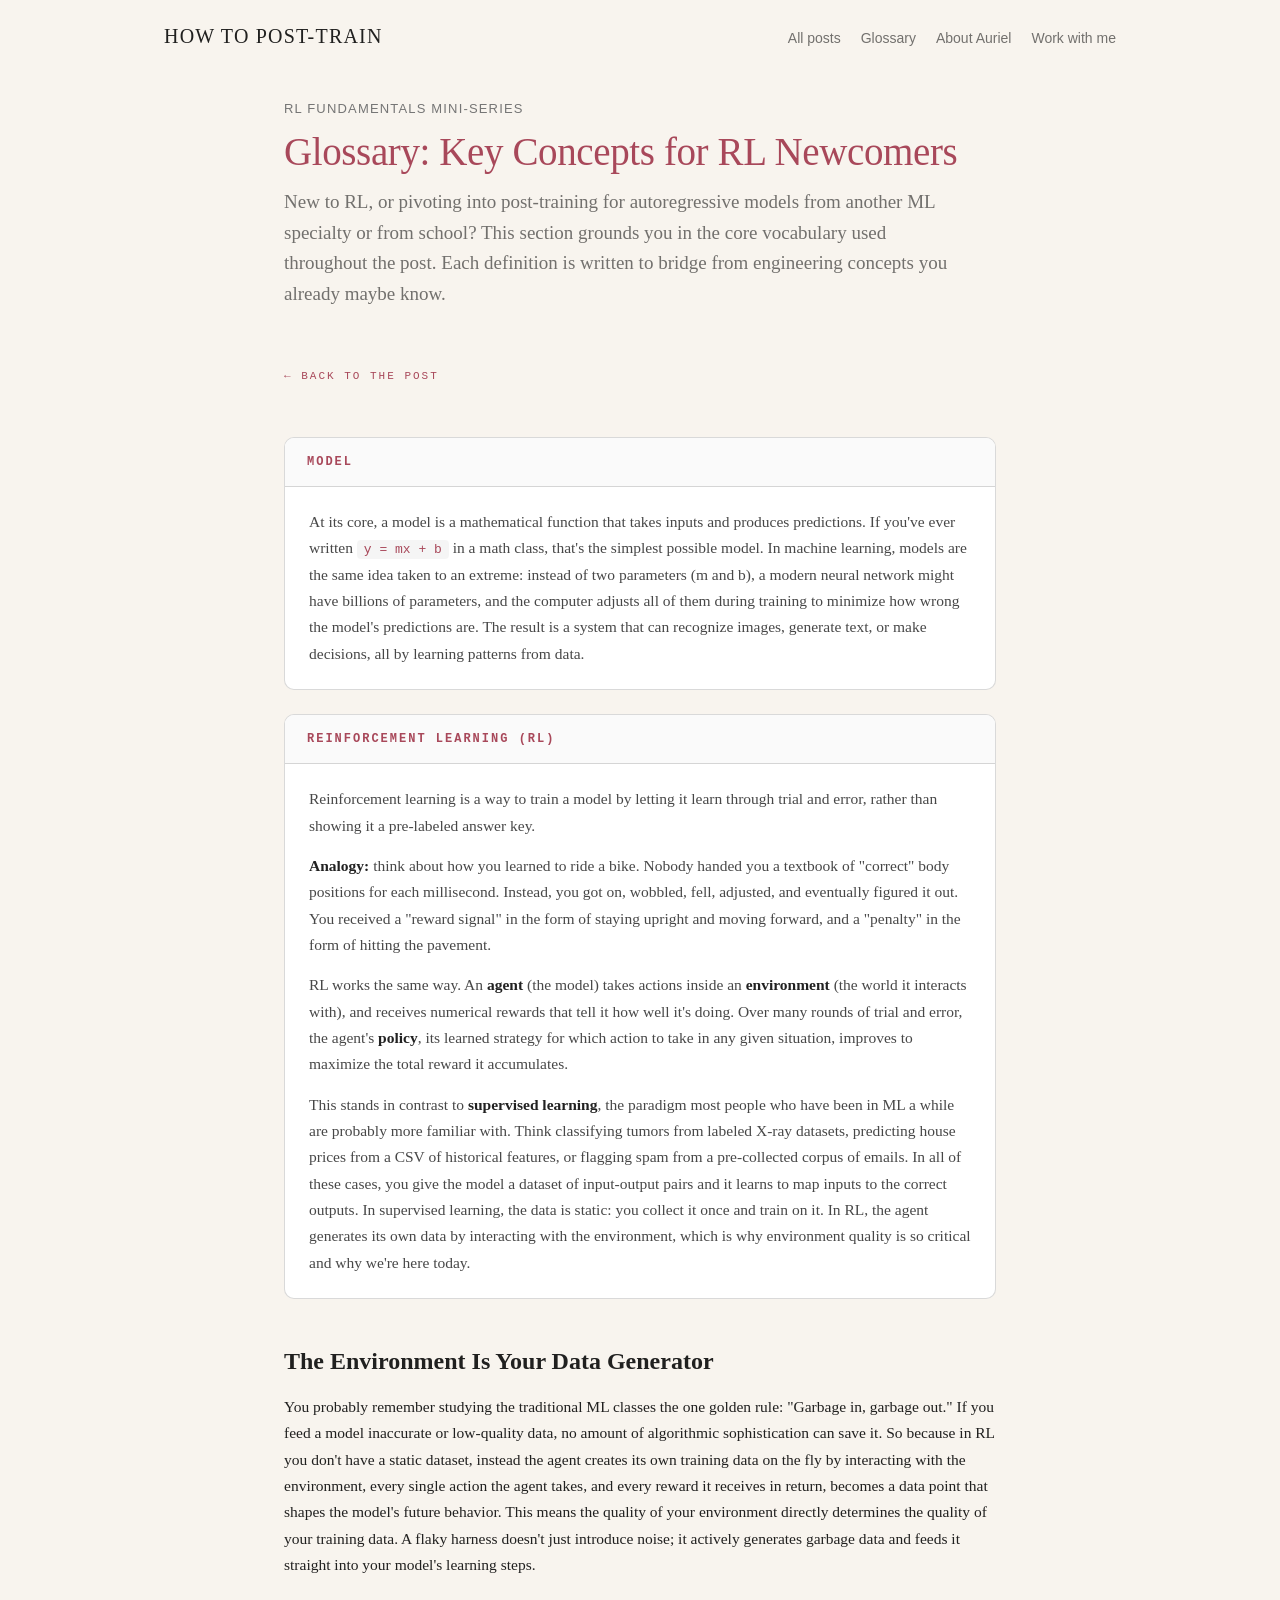
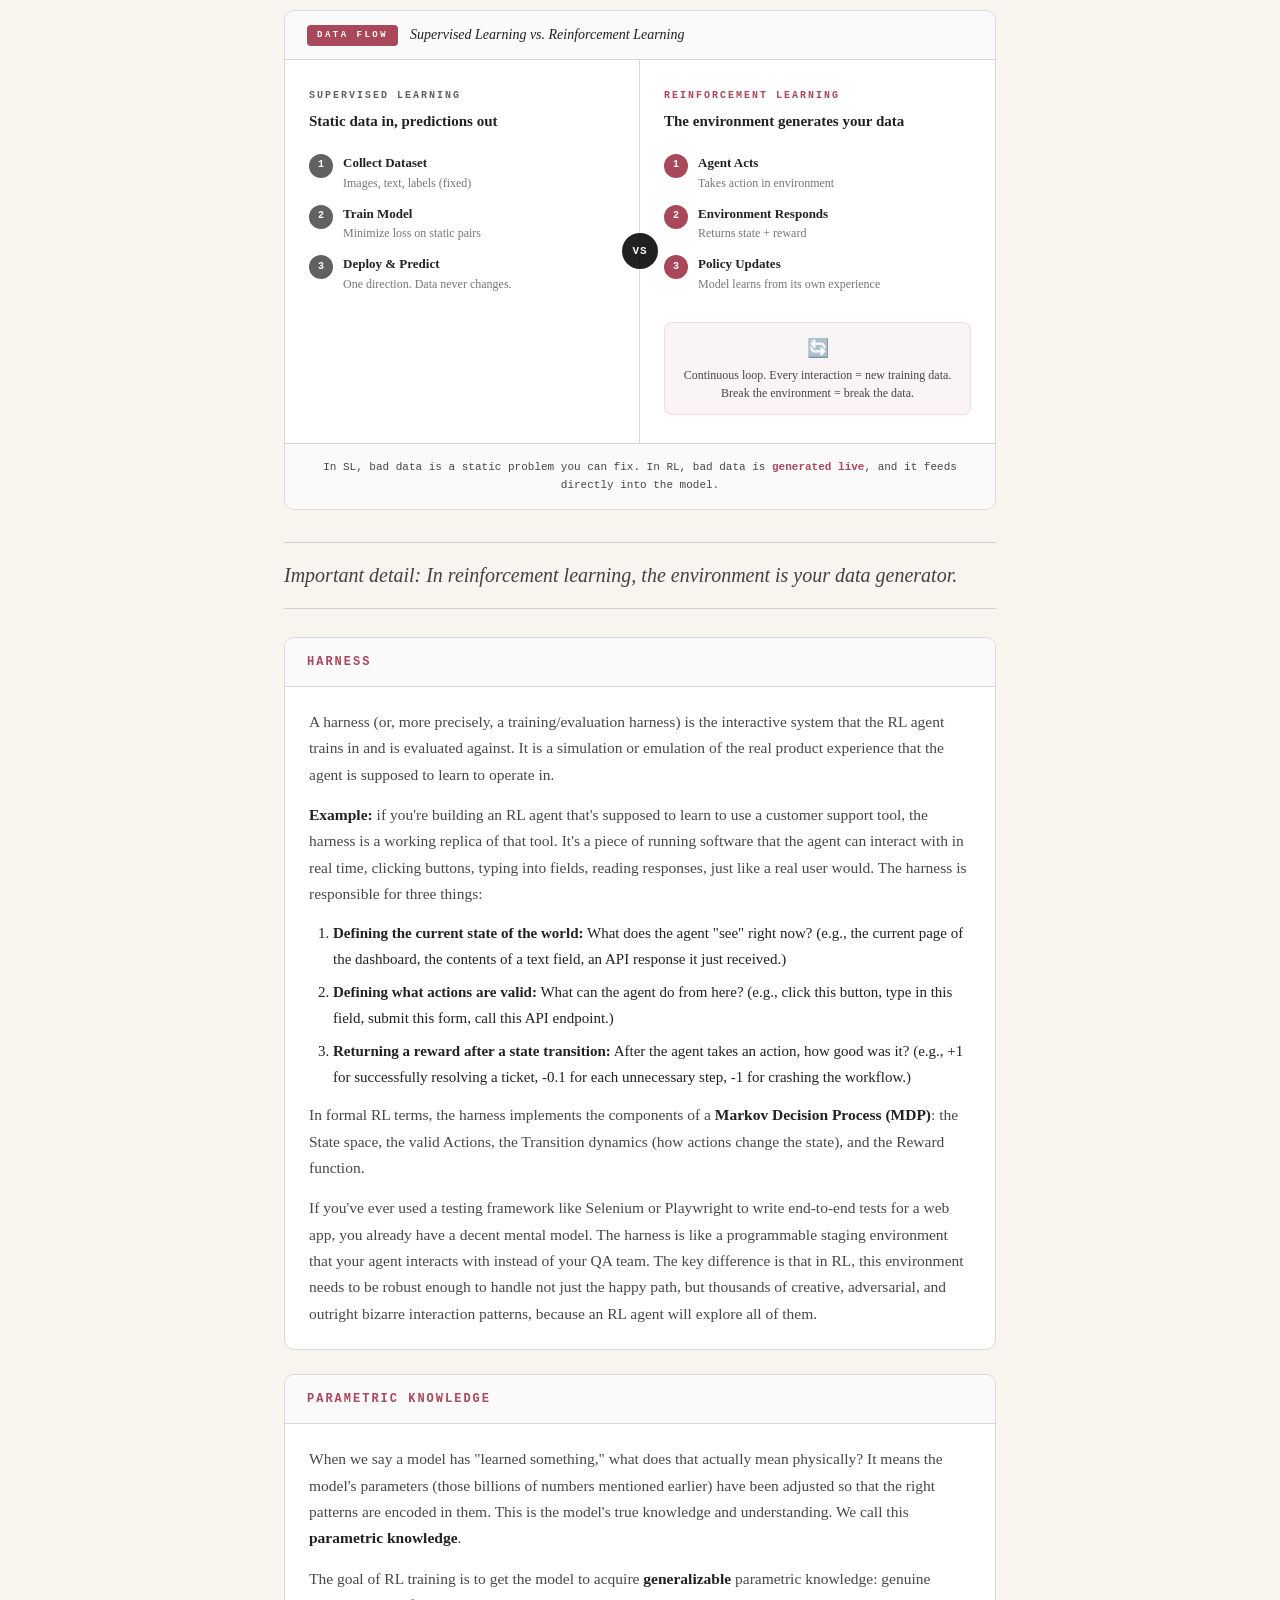
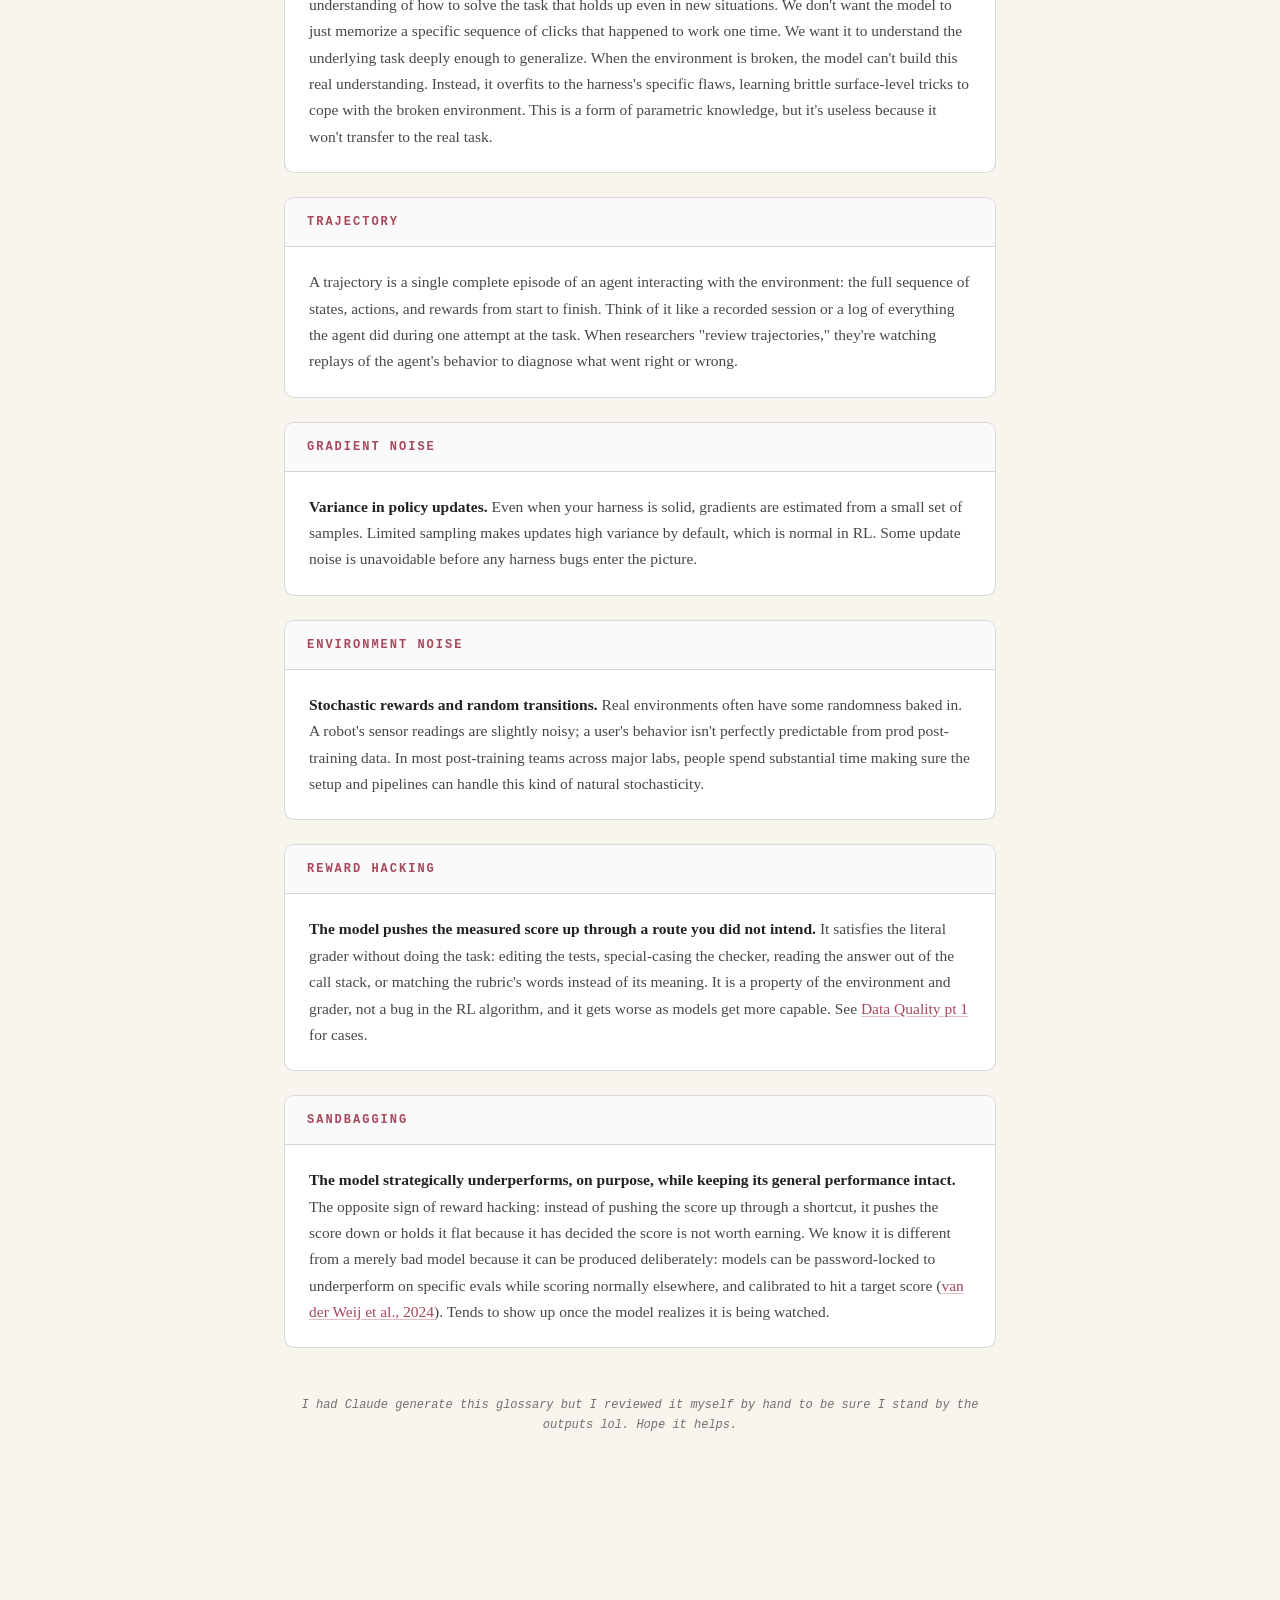
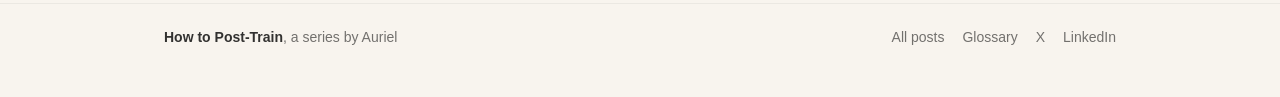
==== commit 404934ea: "Remove em dashes from Pet Peeves part 1, glossary, and homepage meta Co-Authored-By: Claude Fable 5." ====
--- a/glossary/index.html
+++ b/glossary/index.html
@@ -122,7 +122,7 @@
 <div class="def-card-term">Model</div>
 </div>
 <div class="def-card-body">
-<p>At its core, a model is a mathematical function that takes inputs and produces predictions. If you've ever written <code>y = mx + b</code> in a math class, that's the simplest possible model. In machine learning, models are the same idea taken to an extreme: instead of two parameters (m and b), a modern neural network might have billions of parameters, and the computer adjusts all of them during training to minimize how wrong the model's predictions are. The result is a system that can recognize images, generate text, or make decisions &mdash; all by learning patterns from data.</p>
+<p>At its core, a model is a mathematical function that takes inputs and produces predictions. If you've ever written <code>y = mx + b</code> in a math class, that's the simplest possible model. In machine learning, models are the same idea taken to an extreme: instead of two parameters (m and b), a modern neural network might have billions of parameters, and the computer adjusts all of them during training to minimize how wrong the model's predictions are. The result is a system that can recognize images, generate text, or make decisions, all by learning patterns from data.</p>
 </div>
 </div>
 
@@ -134,8 +134,8 @@
 <div class="def-card-body">
 <p>Reinforcement learning is a way to train a model by letting it learn through trial and error, rather than showing it a pre-labeled answer key.</p>
 <p><strong>Analogy:</strong> think about how you learned to ride a bike. Nobody handed you a textbook of "correct" body positions for each millisecond. Instead, you got on, wobbled, fell, adjusted, and eventually figured it out. You received a "reward signal" in the form of staying upright and moving forward, and a "penalty" in the form of hitting the pavement.</p>
-<p>RL works the same way. An <strong>agent</strong> (the model) takes actions inside an <strong>environment</strong> (the world it interacts with), and receives numerical rewards that tell it how well it's doing. Over many rounds of trial and error, the agent's <strong>policy</strong> &mdash; its learned strategy for which action to take in any given situation &mdash; improves to maximize the total reward it accumulates.</p>
-<p>This stands in contrast to <strong>supervised learning</strong>, the paradigm most people who have been in ML a while are probably more familiar with &mdash; think classifying tumors from labeled X-ray datasets, predicting house prices from a CSV of historical features, or flagging spam from a pre-collected corpus of emails. In all of these cases, you give the model a dataset of input-output pairs and it learns to map inputs to the correct outputs. In supervised learning, the data is static &mdash; you collect it once and train on it. In RL, the agent generates its own data by interacting with the environment, which is why environment quality is so critical and why we're here today.</p>
+<p>RL works the same way. An <strong>agent</strong> (the model) takes actions inside an <strong>environment</strong> (the world it interacts with), and receives numerical rewards that tell it how well it's doing. Over many rounds of trial and error, the agent's <strong>policy</strong>, its learned strategy for which action to take in any given situation, improves to maximize the total reward it accumulates.</p>
+<p>This stands in contrast to <strong>supervised learning</strong>, the paradigm most people who have been in ML a while are probably more familiar with. Think classifying tumors from labeled X-ray datasets, predicting house prices from a CSV of historical features, or flagging spam from a pre-collected corpus of emails. In all of these cases, you give the model a dataset of input-output pairs and it learns to map inputs to the correct outputs. In supervised learning, the data is static: you collect it once and train on it. In RL, the agent generates its own data by interacting with the environment, which is why environment quality is so critical and why we're here today.</p>
 </div>
 </div>
 
@@ -158,7 +158,7 @@
 <div class="vb-pipe">
 <div class="vb-step">
 <div class="vb-num" style="background:var(--navy)">1</div>
-<div class="vb-step-text"><span class="vb-step-label">Collect Dataset</span><span class="vb-step-sub">Images, text, labels &mdash; fixed</span></div>
+<div class="vb-step-text"><span class="vb-step-label">Collect Dataset</span><span class="vb-step-sub">Images, text, labels (fixed)</span></div>
 </div>
 <div class="vb-step">
 <div class="vb-num" style="background:var(--navy)">2</div>
@@ -194,7 +194,7 @@
 </div>
 </div>
 </div>
-<div class="visual-card-footer">In SL, bad data is a static problem you can fix. In RL, bad data is <strong>generated live</strong> &mdash; and it feeds directly into the model.</div>
+<div class="visual-card-footer">In SL, bad data is a static problem you can fix. In RL, bad data is <strong>generated live</strong>, and it feeds directly into the model.</div>
 </div>
 
 <div class="key-detail">
@@ -208,14 +208,14 @@
 </div>
 <div class="def-card-body">
 <p>A harness (or, more precisely, a training/evaluation harness) is the interactive system that the RL agent trains in and is evaluated against. It is a simulation or emulation of the real product experience that the agent is supposed to learn to operate in.</p>
-<p><strong>Example:</strong> if you're building an RL agent that's supposed to learn to use a customer support tool, the harness is a working replica of that tool. It's a piece of running software that the agent can interact with in real time &mdash; clicking buttons, typing into fields, reading responses &mdash; just like a real user would. The harness is responsible for three things:</p>
+<p><strong>Example:</strong> if you're building an RL agent that's supposed to learn to use a customer support tool, the harness is a working replica of that tool. It's a piece of running software that the agent can interact with in real time, clicking buttons, typing into fields, reading responses, just like a real user would. The harness is responsible for three things:</p>
 <ol>
 <li><strong>Defining the current state of the world:</strong> What does the agent "see" right now? (e.g., the current page of the dashboard, the contents of a text field, an API response it just received.)</li>
 <li><strong>Defining what actions are valid:</strong> What can the agent do from here? (e.g., click this button, type in this field, submit this form, call this API endpoint.)</li>
 <li><strong>Returning a reward after a state transition:</strong> After the agent takes an action, how good was it? (e.g., +1 for successfully resolving a ticket, -0.1 for each unnecessary step, -1 for crashing the workflow.)</li>
 </ol>
-<p>In formal RL terms, the harness implements the components of a <strong>Markov Decision Process (MDP)</strong> &mdash; the State space, the valid Actions, the Transition dynamics (how actions change the state), and the Reward function.</p>
-<p>If you've ever used a testing framework like Selenium or Playwright to write end-to-end tests for a web app, you already have a decent mental model. The harness is like a programmable staging environment that your agent interacts with instead of your QA team. The key difference is that in RL, this environment needs to be robust enough to handle not just the happy path, but thousands of creative, adversarial, and outright bizarre interaction patterns &mdash; because an RL agent will explore all of them.</p>
+<p>In formal RL terms, the harness implements the components of a <strong>Markov Decision Process (MDP)</strong>: the State space, the valid Actions, the Transition dynamics (how actions change the state), and the Reward function.</p>
+<p>If you've ever used a testing framework like Selenium or Playwright to write end-to-end tests for a web app, you already have a decent mental model. The harness is like a programmable staging environment that your agent interacts with instead of your QA team. The key difference is that in RL, this environment needs to be robust enough to handle not just the happy path, but thousands of creative, adversarial, and outright bizarre interaction patterns, because an RL agent will explore all of them.</p>
 </div>
 </div>
 
@@ -225,8 +225,8 @@
 <div class="def-card-term">Parametric Knowledge</div>
 </div>
 <div class="def-card-body">
-<p>When we say a model has "learned something," what does that actually mean physically? It means the model's parameters (those billions of numbers mentioned earlier) have been adjusted so that the right patterns are encoded in them. This is the model's true knowledge and understanding &mdash; we call this <strong>parametric knowledge</strong>.</p>
-<p>The goal of RL training is to get the model to acquire <strong>generalizable</strong> parametric knowledge &mdash; genuine understanding of how to solve the task that holds up even in new situations. We don't want the model to just memorize a specific sequence of clicks that happened to work one time. We want it to understand the underlying task deeply enough to generalize. When the environment is broken, the model can't build this real understanding. Instead, it overfits to the harness's specific flaws, learning brittle surface-level tricks to cope with the broken environment. This is a form of parametric knowledge, but it's useless &mdash; it won't transfer to the real task.</p>
+<p>When we say a model has "learned something," what does that actually mean physically? It means the model's parameters (those billions of numbers mentioned earlier) have been adjusted so that the right patterns are encoded in them. This is the model's true knowledge and understanding. We call this <strong>parametric knowledge</strong>.</p>
+<p>The goal of RL training is to get the model to acquire <strong>generalizable</strong> parametric knowledge: genuine understanding of how to solve the task that holds up even in new situations. We don't want the model to just memorize a specific sequence of clicks that happened to work one time. We want it to understand the underlying task deeply enough to generalize. When the environment is broken, the model can't build this real understanding. Instead, it overfits to the harness's specific flaws, learning brittle surface-level tricks to cope with the broken environment. This is a form of parametric knowledge, but it's useless because it won't transfer to the real task.</p>
 </div>
 </div>
 
@@ -236,7 +236,7 @@
 <div class="def-card-term">Trajectory</div>
 </div>
 <div class="def-card-body">
-<p>A trajectory is a single complete episode of an agent interacting with the environment &mdash; the full sequence of states, actions, and rewards from start to finish. Think of it like a recorded session or a log of everything the agent did during one attempt at the task. When researchers "review trajectories," they're watching replays of the agent's behavior to diagnose what went right or wrong.</p>
+<p>A trajectory is a single complete episode of an agent interacting with the environment: the full sequence of states, actions, and rewards from start to finish. Think of it like a recorded session or a log of everything the agent did during one attempt at the task. When researchers "review trajectories," they're watching replays of the agent's behavior to diagnose what went right or wrong.</p>
 </div>
 </div>
 
